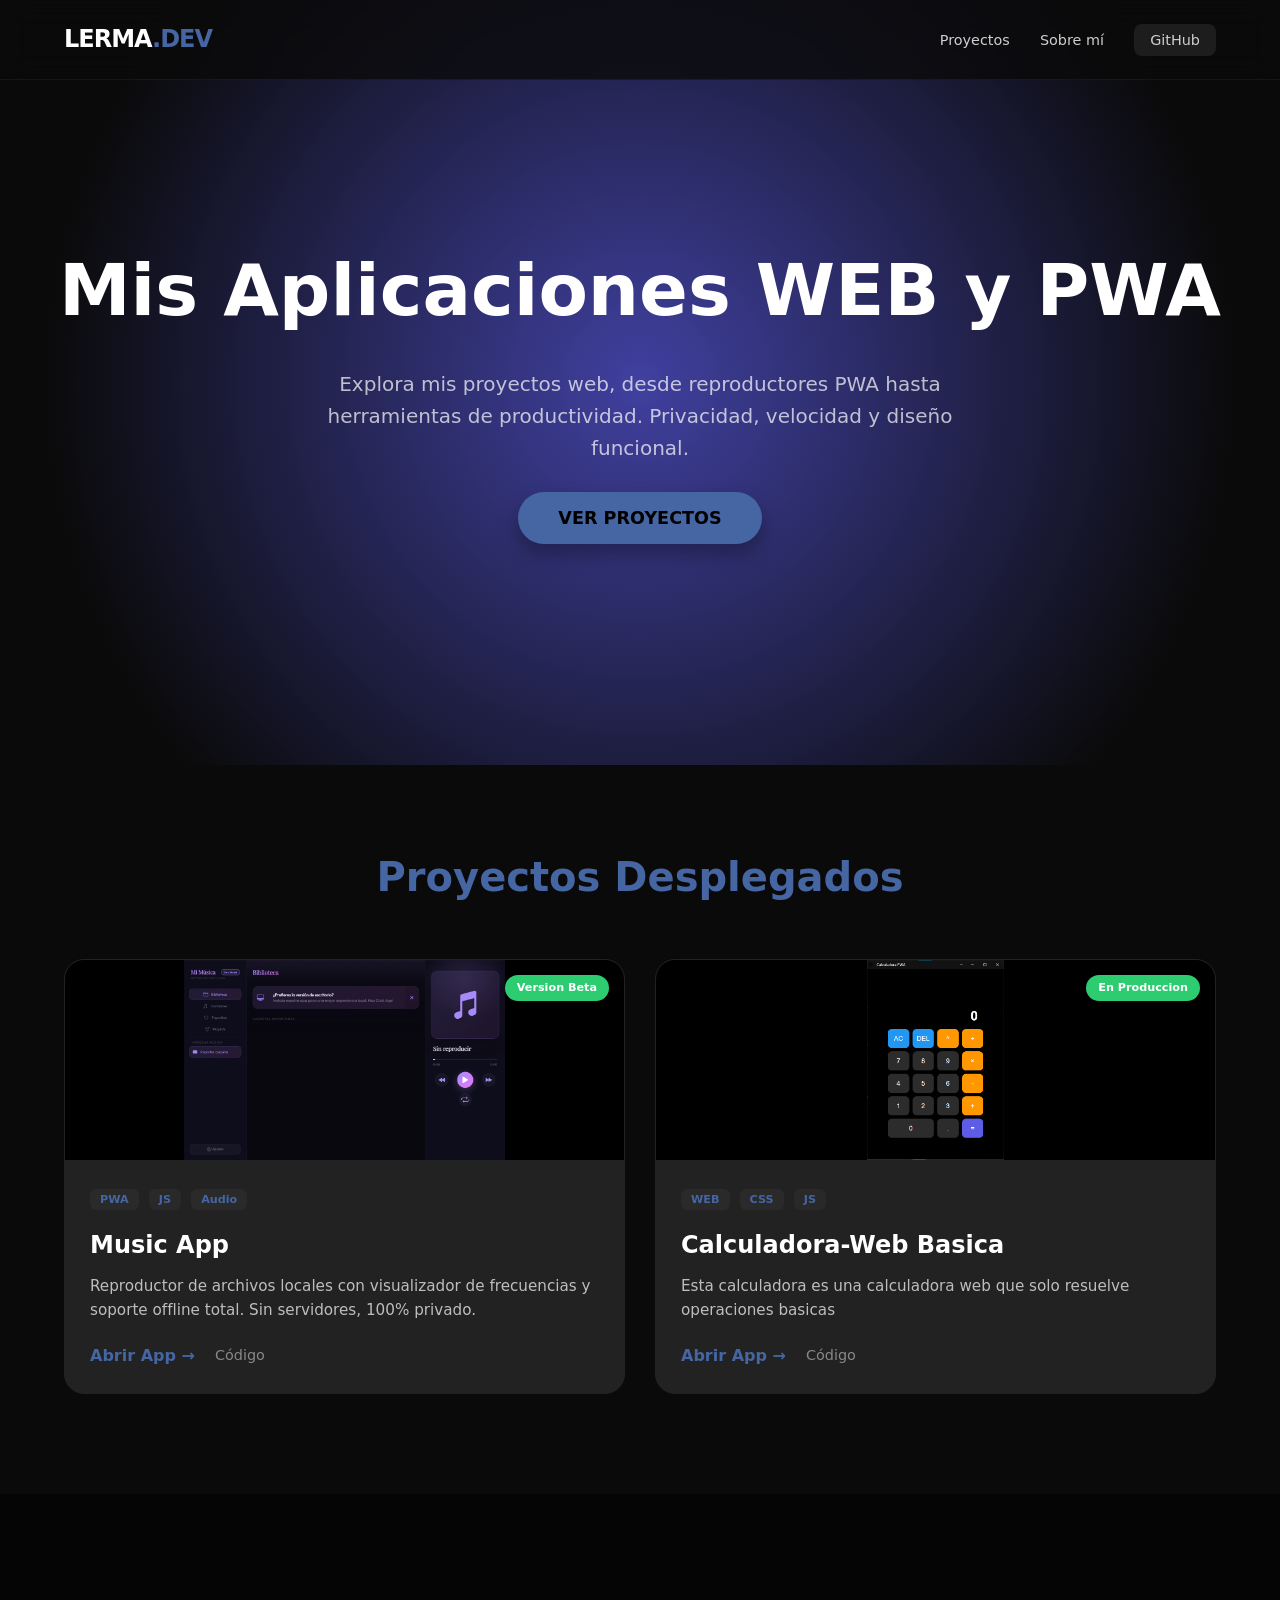
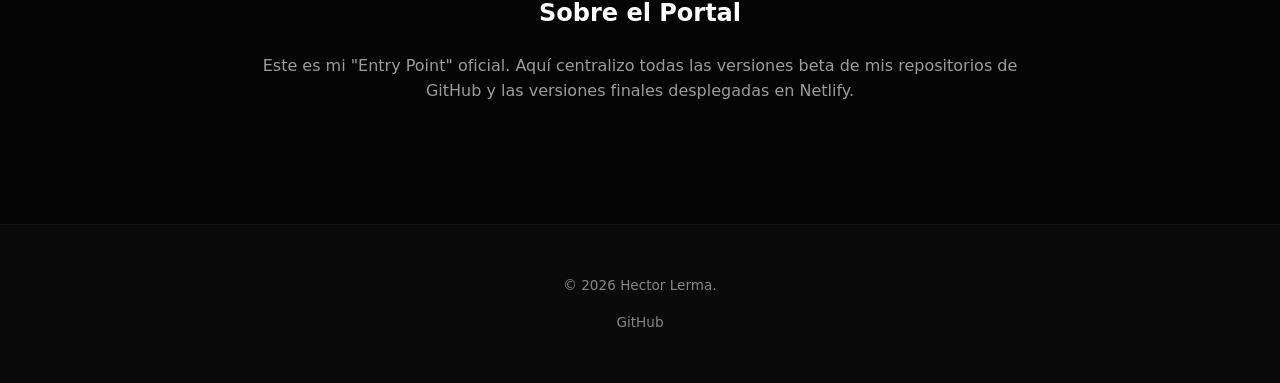
==== index.html @ ac642863 "Cambios en los screenshots y en las urls" ====
<!DOCTYPE html>
<html lang="es">
<head>
    <meta charset="UTF-8">
    <meta name="viewport" content="width=device-width, initial-scale=1.0">
    <title>Hector | Dev Portal & Proyectos</title>
    
    <meta name="description" content="Portal oficial de Hector Lerma. Hub de aplicaciones PWA, herramientas web y proyectos de software de alto rendimiento.">
    <meta name="google-site-verification" content="aiOjuCCGcztmX18SNGyRPQYU0e1gkf9K9t0FeQRs0OE" />
    <link rel="stylesheet" href="style.css">
    <link rel="icon" type="image/sgv+xml" href="lerma-tech.svg">
</head>
<body>

    <nav>
        <div class="logo">LERMA<span>.DEV</span></div>
        <div class="nav-links">
            <a href="#proyectos">Proyectos</a>
            <a href="#sobre-mi">Sobre mí</a>
            <a href="https://github.com/lerma-dev" class="btn-github" target="_blank" rel="noopener noreferrer">GitHub</a>
        </div>
    </nav>

    <header>
        <div class="hero-content">
            <h1>Mis Aplicaciones WEB y PWA</h1>
            <p>Explora mis proyectos web, desde reproductores PWA hasta herramientas de productividad. Privacidad, velocidad y diseño funcional.</p>
            <a href="#proyectos" class="cta-button">VER PROYECTOS</a>
        </div>
    </header>

    <main id="proyectos" class="container">
        <h2 class="section-title">Proyectos Desplegados</h2>
        
        <div class="project-grid">
            <article class="project-card">
                <div class="project-image">
                    <img src="./screenshots/music-pwa/desktop-view.webp" alt="Local Tunes">
                    <span class="badge badge-prod">Version Beta</span>
                </div>
                <div class="project-info">
                    <div class="tags">
                        <span>PWA</span> <span>JS</span> <span>Audio</span>
                    </div>
                    <h3>Music App</h3>
                    <p>Reproductor de archivos locales con visualizador de frecuencias y soporte offline total. Sin servidores, 100% privado.</p>
                    <div class="project-links">
                        <a href="https://lerma-dev.github.io/local-tunes" class="link-primary">Abrir App →</a>
                        <a href="https://github.com/lerma-dev/local-tunes" class="link-secondary">Código</a>
                    </div>
                </div>
            </article>

            <article class="project-card">
            <div class="project-image">
                <img src="./screenshots/calc-lerma/calculadora.png" alt="Mi Música PWA">
                <span class="badge badge-prod">En Produccion</span>
            </div>
            <div class="project-info">
                <div class="tags">
                    <span>WEB</span>  <span>CSS</span>  <span>JS</span>
                </div>
                <h3>Calculadora-Web Basica</h3>
                <p>Esta calculadora es una calculadora web que solo resuelve operaciones basicas </p>
                <div class="project-links">
                    <a href="https://calc-lerma.netlify.app/" class="link-primary">Abrir App →</a>
                    <a href="https://github.com/lerma-dev/Calculadora-Web" class="link-secondary">Código</a>
                </div>
            </div>

            </div>
    </main>

    <section id="sobre-mi" class="about-section">
        <div class="container">
            <h2>Sobre el Portal</h2>
            <p>Este es mi "Entry Point" oficial. Aquí centralizo todas las versiones beta de mis repositorios de GitHub y las versiones finales desplegadas en Netlify.</p>
        </div>
    </section>

    <footer>
        <p>&copy; 2026 Hector Lerma.</p>
        <div class="footer-links">
            <a href="https://github.com/lerma-dev" target="_blank" rel="noopener noreferrer">GitHub</a>
        </div>
    </footer>

</body>
</html>
---- style.css ----
:root {
    --bg-color: #0a0a0a;
    --card-bg: #222222;
    --text-color: #ffffff;
    --accent-color: #4040a0; /* Basado en tu tema café/naranja */
    --btn-color: #4566a3;
    --btn-hover: #2f317a;
    --transition: all 0.3s cubic-bezier(0.25, 0.8, 0.25, 1);
}

* {
    box-sizing: border-box;
    margin: 0;
    padding: 0;
}

html { scroll-behavior: smooth; }

body {
    font-family: 'Segoe UI', system-ui, -apple-system, sans-serif;
    background-color: var(--bg-color);
    color: var(--text-color);
    line-height: 1.6;
    overflow-x: hidden;
}

.container {
    width: 90%;
    max-width: 1200px;
    margin: 0 auto;
}

/* NAVBAR */
nav {
    display: flex;
    justify-content: space-between;
    align-items: center;
    padding: 0 5%;
    height: 80px;
    background: rgba(10, 10, 10, 0.8);
    backdrop-filter: blur(15px);
    position: fixed;
    width: 100%;
    top: 0;
    z-index: 1000;
    border-bottom: 1px solid rgba(255,255,255,0.05);
}

.logo { font-size: 1.5rem; font-weight: 800; letter-spacing: -1px; }
.logo span { color: var(--btn-color); }

.nav-links a {
    color: var(--text-color);
    text-decoration: none;
    margin-left: 25px;
    font-size: 0.9rem;
    opacity: 0.8;
    transition: var(--transition);
}

.nav-links a:hover { opacity: 1; color: var(--btn-color); }

.btn-github {
    background: rgba(255,255,255,0.1);
    padding: 8px 16px;
    border-radius: 8px;
}

/* HERO */
header {
    height: 85vh;
    display: flex;
    align-items: center;
    justify-content: center;
    text-align: center;
    background: radial-gradient(circle at center, var(--accent-color) 0%, var(--bg-color) 80%);
    padding: 0 20px;
}

header h1 {
    font-size: clamp(2.5rem, 8vw, 4.5rem);
    margin-bottom: 20px;
}

header p {
    font-size: clamp(1rem, 3vw, 1.25rem);
    max-width: 700px;
    margin: 0 auto 40px;
    opacity: 0.7;
}

.cta-button {
    background: var(--btn-color);
    color: #000;
    padding: 16px 40px;
    text-decoration: none;
    font-weight: bold;
    border-radius: 50px;
    font-size: 1.1rem;
    box-shadow: 0 10px 20px rgba(0,0,0,0.3);
    transition: var(--transition);
}

.cta-button:hover {
    transform: translateY(-5px);
    box-shadow: 0 15px 30px rgba(230, 177, 138, 0.2);
}

/* PROJECT GRID */
.section-title {
    text-align: center;
    margin: 80px 0 50px;
    font-size: 2.5rem;
    color: var(--btn-color);
}

.project-grid {
    display: grid;
    grid-template-columns: repeat(auto-fit, minmax(320px, 1fr));
    gap: 30px;
    margin-bottom: 100px;
}

.project-card {
    background: var(--card-bg);
    border-radius: 20px;
    overflow: hidden;
    border: 1px solid #222;
    transition: var(--transition);
    display: flex;
    flex-direction: column;
}

.project-card:hover {
    transform: translateY(-10px);
    border-color: var(--btn-color);
    box-shadow: 0 20px 40px rgba(0,0,0,0.4);
}

.project-image {
    position: relative;
    height: 200px;
    background: #000;
}

.project-image img {
    width: 100%;
    height: 100%;
    object-fit: contain;
    background-color: #000;
}

.badge {
    position: absolute;
    top: 15px;
    right: 15px;
    padding: 4px 12px;
    border-radius: 20px;
    font-size: 0.7rem;
    font-weight: bold;
}

.badge-prod { background: #2ecc71; color: #fff; }

.project-info {
    padding: 25px;
    flex-grow: 1;
    display: flex;
    flex-direction: column;
}

.tags span {
    font-size: 0.7rem;
    background: rgba(109, 109, 109, 0.1);
    color: var(--btn-color);
    font-weight: bold;
    padding: 4px 10px;
    border-radius: 6px;
    margin-right: 5px;
}

.project-info h3 {
    margin: 15px 0 10px;
    font-size: 1.5rem;
}

.project-info p {
    font-size: 0.95rem;
    opacity: 0.7;
    margin-bottom: 20px;
}

.project-links {
    margin-top: auto;
    display: flex;
    align-items: center;
    gap: 20px;
}

.link-primary {
    color: var(--btn-color);
    text-decoration: none;
    font-weight: bold;
}

.link-secondary {
    color: #888;
    text-decoration: none;
    font-size: 0.9rem;
}

/* PLACEHOLDER CARD */
.placeholder .empty-state {
    height: 100%;
    display: flex;
    align-items: center;
    justify-content: center;
    font-size: 4rem;
    background: #1a1a1a;
}

.status-text { color: #555; font-style: italic; }

/* ABOUT & FOOTER */
.about-section {
    padding: 100px 0;
    background: #050505;
    text-align: center;
}

.about-section p { max-width: 800px; margin: 20px auto; opacity: 0.6; }

footer {
    padding: 50px 0;
    text-align: center;
    border-top: 1px solid #1a1a1a;
    font-size: 0.85rem;
    opacity: 0.5;
}

.footer-links { margin-top: 15px; }
.footer-links a { color: #fff; text-decoration: none; margin: 0 10px; }

/* MOBILE RESPONSIVE */
@media (max-width: 768px) {
    header h1 { font-size: 2.8rem; }
    .nav-links a:not(.btn-github) { display: none; }
    .project-grid { grid-template-columns: 1fr; }
}
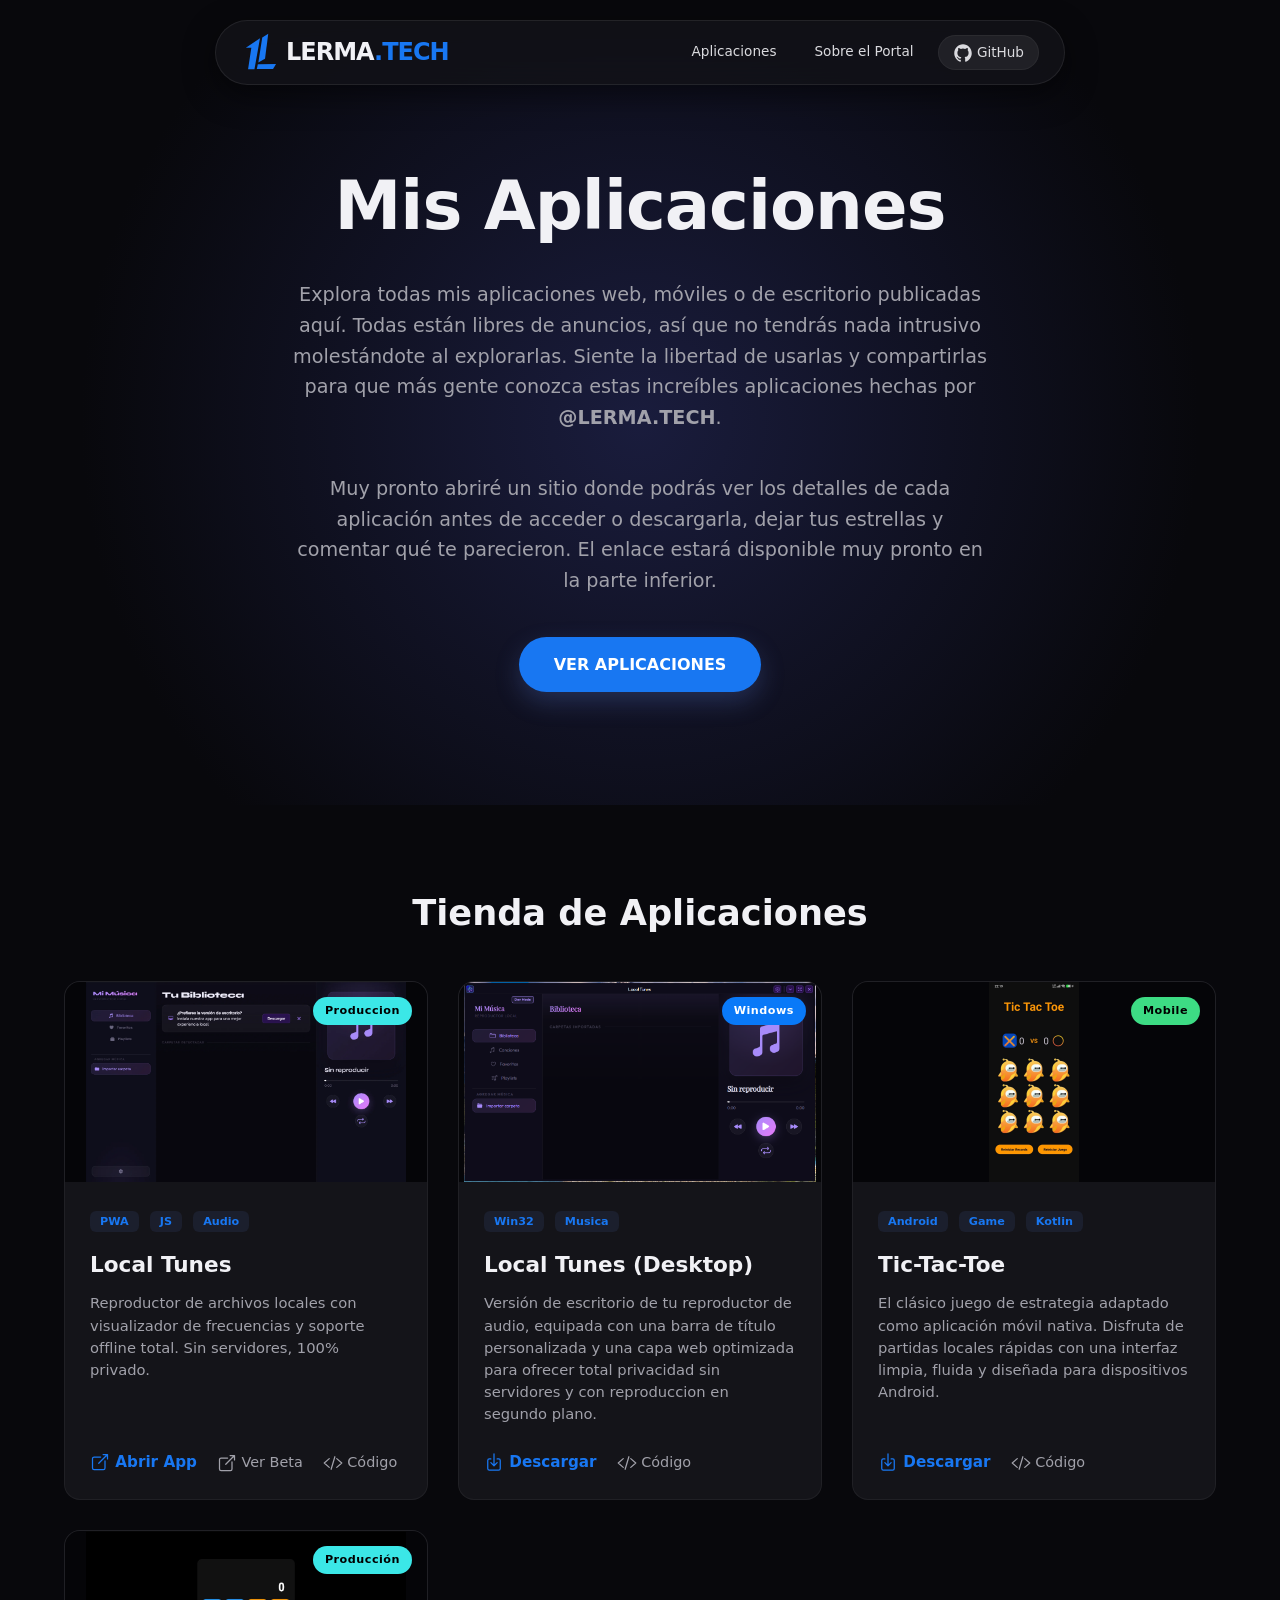
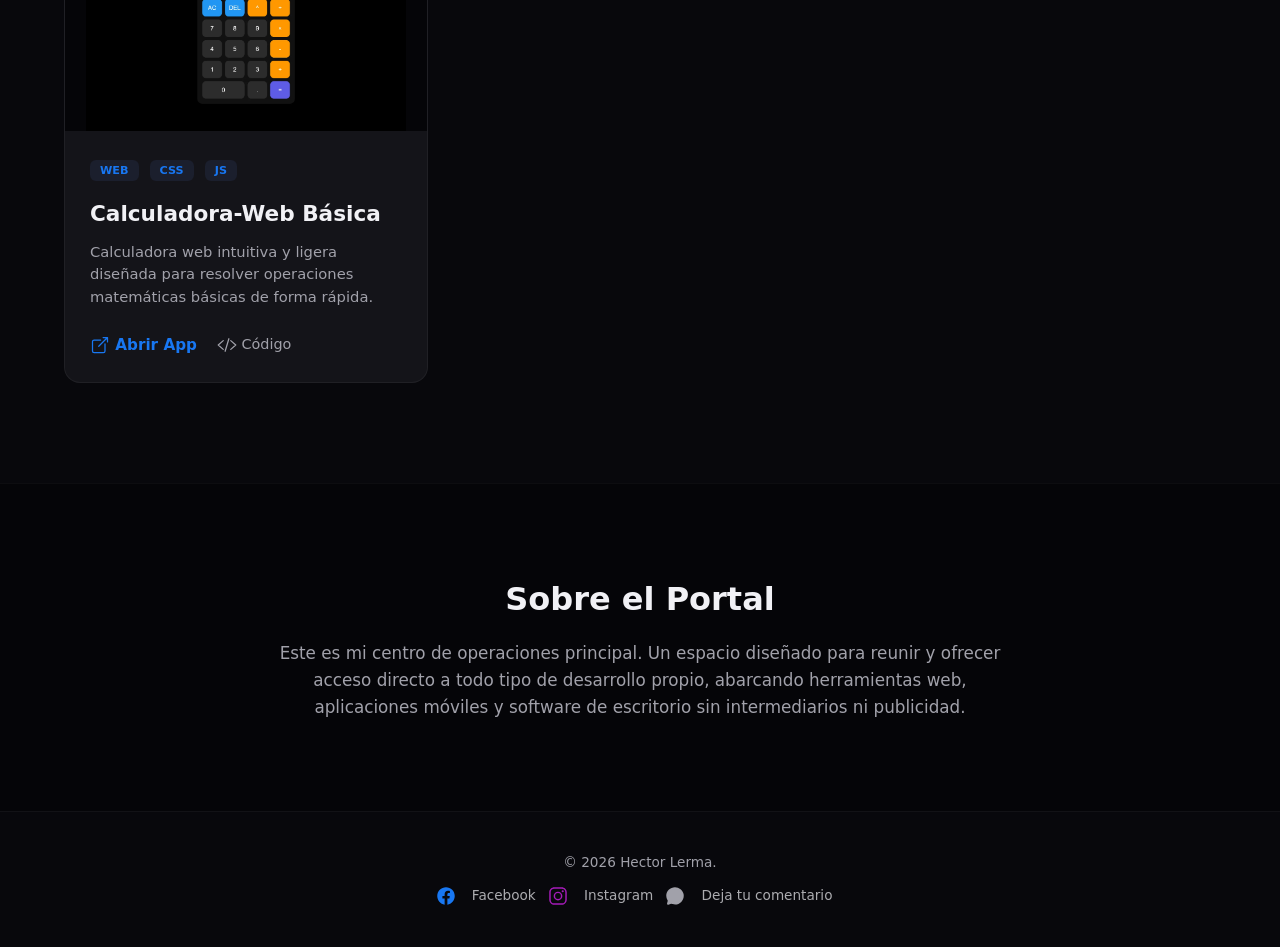
==== commit fc50aac4: "Se actulizaron capturas de pantalla se agregaron nuevos proyectos" ====
--- a/index.html
+++ b/index.html
@@ -1,89 +1,235 @@
 <!DOCTYPE html>
 <html lang="es">
 <head>
-    <meta charset="UTF-8">
-    <meta name="viewport" content="width=device-width, initial-scale=1.0">
-    <title>Hector | Dev Portal & Proyectos</title>
-    
-    <meta name="description" content="Portal oficial de Hector Lerma. Hub de aplicaciones PWA, herramientas web y proyectos de software de alto rendimiento.">
-    <meta name="google-site-verification" content="aiOjuCCGcztmX18SNGyRPQYU0e1gkf9K9t0FeQRs0OE" />
-    <link rel="stylesheet" href="style.css">
-    <link rel="icon" type="image/sgv+xml" href="lerma-tech.svg">
+  <meta charset="UTF-8">
+  <meta name="viewport" content="width=device-width, initial-scale=1.0">
+  <title>LERMA.TECH - Portal</title>
+  <meta
+    name="description"
+    content="Portal oficial de LERMA.TECH. Encuentra aplicaciones web, PWA, APKs y ejecutables creados por Héctor Lerma, libres de anuncios y de uso libre."
+  />
+  <!-- Open Graph para Redes Sociales (WhatsApp, Discord, etc.) -->
+  <meta property="og:title" content="LERMA.TECH - Portal de Aplicaciones" />
+  <meta property="og:description" content="Explora aplicaciones web, PWA y herramientas libres de anuncios creadas por @LERMA.TECH." />
+  <meta property="og:type" content="website" />
+  <meta property="og:url" content="https://lerma-dev.github.io/" />
+
+  <meta name="google-site-verification" content="aiOjuCCGcztmX18SNGyRPQYU0e1gkf9K9t0FeQRs0OE" />
+  <meta name="robots" content="index, follow" />
+  <!-- Estilos -->
+  <link rel="stylesheet" href="/assets/styles/style.css">
+  <link rel="icon" type="image/svg+xml" href="/assets/icons/lerma-tech.svg">
 </head>
 <body>
 
-    <nav>
-        <div class="logo">LERMA<span>.DEV</span></div>
-        <div class="nav-links">
-            <a href="#proyectos">Proyectos</a>
-            <a href="#sobre-mi">Sobre mí</a>
-            <a href="https://github.com/lerma-dev" class="btn-github" target="_blank" rel="noopener noreferrer">GitHub</a>
-        </div>
-    </nav>
-
-    <header>
-        <div class="hero-content">
-            <h1>Mis Aplicaciones WEB y PWA</h1>
-            <p>Explora mis proyectos web, desde reproductores PWA hasta herramientas de productividad. Privacidad, velocidad y diseño funcional.</p>
-            <a href="#proyectos" class="cta-button">VER PROYECTOS</a>
-        </div>
-    </header>
-
-    <main id="proyectos" class="container">
-        <h2 class="section-title">Proyectos Desplegados</h2>
-        
-        <div class="project-grid">
-            <article class="project-card">
-                <div class="project-image">
-                    <img src="./screenshots/music-pwa/desktop-view.webp" alt="Local Tunes">
-                    <span class="badge badge-prod">Version Beta</span>
-                </div>
-                <div class="project-info">
-                    <div class="tags">
-                        <span>PWA</span> <span>JS</span> <span>Audio</span>
-                    </div>
-                    <h3>Music App</h3>
-                    <p>Reproductor de archivos locales con visualizador de frecuencias y soporte offline total. Sin servidores, 100% privado.</p>
-                    <div class="project-links">
-                        <a href="https://lerma-dev.github.io/local-tunes" class="link-primary">Abrir App →</a>
-                        <a href="https://github.com/lerma-dev/local-tunes" class="link-secondary">Código</a>
-                    </div>
-                </div>
-            </article>
-
-            <article class="project-card">
-            <div class="project-image">
-                <img src="./screenshots/calc-lerma/calculadora.png" alt="Mi Música PWA">
-                <span class="badge badge-prod">En Produccion</span>
-            </div>
-            <div class="project-info">
-                <div class="tags">
-                    <span>WEB</span>  <span>CSS</span>  <span>JS</span>
-                </div>
-                <h3>Calculadora-Web Basica</h3>
-                <p>Esta calculadora es una calculadora web que solo resuelve operaciones basicas </p>
-                <div class="project-links">
-                    <a href="https://calc-lerma.netlify.app/" class="link-primary">Abrir App →</a>
-                    <a href="https://github.com/lerma-dev/Calculadora-Web" class="link-secondary">Código</a>
-                </div>
-            </div>
-
-            </div>
-    </main>
-
-    <section id="sobre-mi" class="about-section">
-        <div class="container">
-            <h2>Sobre el Portal</h2>
-            <p>Este es mi "Entry Point" oficial. Aquí centralizo todas las versiones beta de mis repositorios de GitHub y las versiones finales desplegadas en Netlify.</p>
-        </div>
-    </section>
-
-    <footer>
-        <p>&copy; 2026 Hector Lerma.</p>
-        <div class="footer-links">
-            <a href="https://github.com/lerma-dev" target="_blank" rel="noopener noreferrer">GitHub</a>
-        </div>
-    </footer>
-
+  <nav id="navbar">
+    <div id="logo-navbar" class="logo">
+      <img src="/assets/icons/lerma-tech.svg" alt="logo lerma.tech" class="logo-img">
+      <div class="logo-text">
+        LERMA<span>.TECH</span>
+      </div>
+    </div>
+    <div class="menu-toggle" id="menu-toggle">
+      <l-icon id="menu-icon" name="menu"></l-icon>
+    </div>
+    <div class="nav-links" id="nav-links">
+      <a href="#aplicaciones">Aplicaciones</a>
+      <a href="#sobre-mi">Sobre el Portal</a>
+      <a href="https://github.com/lerma-dev" class="btn-github" target="_blank" rel="noopener noreferrer">
+        <l-icon name="logo-github"></l-icon>
+        GitHub
+      </a>   
+    </div>
+  </nav>
+
+  <header>
+    <div class="hero-content">
+      <h1>Mis Aplicaciones</h1>
+      <p>
+        Explora todas mis aplicaciones web, móviles o de escritorio publicadas aquí. Todas están libres de anuncios, así que no tendrás nada intrusivo molestándote al explorarlas. Siente la libertad de usarlas y compartirlas para que más gente conozca estas increíbles aplicaciones hechas por <strong>@LERMA.TECH</strong>. 
+      </p>
+      <p>
+        Muy pronto abriré un sitio donde podrás ver los detalles de cada aplicación antes de acceder o descargarla, dejar tus estrellas y comentar qué te parecieron. El enlace estará disponible muy pronto en la parte inferior.
+      </p>
+      <a href="#aplicaciones" class="cta-button">VER APLICACIONES</a>
+    </div>
+  </header>
+
+  <main id="aplicaciones" class="container">
+    <h2 class="section-title">Tienda de Aplicaciones</h2>
+      
+    <div class="project-grid">
+      <article class="project-card">
+        <div class="project-image">
+          <img src="/screenshots/local-tunes/view-pwa.webp" alt="Vista previa de Local Tunes PWA" loading="lazy">
+          <span class="badge badge-prod">Produccion</span>
+        </div>
+        <div class="project-info">
+          <div class="tags">  
+            <span>PWA</span> 
+            <span>JS</span> 
+            <span>Audio</span>
+          </div>
+            <h3>Local Tunes</h3>
+            <p>Reproductor de archivos locales con visualizador de frecuencias y soporte offline total. Sin servidores, 100% privado.</p>
+            <div class="project-links">
+              <a 
+                href="https://local-tunes.netlify.app/" 
+                target="_blank"
+                rel="noopener noreferrer"
+                class="link-primary">
+                <l-icon name="open-outline"></l-icon>
+                Abrir App
+              </a>
+              <a 
+                href="https://lerma-dev.github.io/local-tunes" 
+                target="_blank"
+                rel="noopener noreferrer"
+                class="link-secondary">
+                <l-icon name="open-outline"></l-icon>
+                Ver Beta
+              </a>
+              <a  
+                href="https://github.com/lerma-dev/local-tunes" 
+                target="_blank" 
+                rel="noopener noreferrer"
+                class="link-secondary">
+                <l-icon name="code"></l-icon>
+                Código 
+              </a>
+            </div>
+        </div>
+      </article>
+
+      <article class="project-card">
+        <div class="project-image">
+          <img src="/screenshots/local-tunes/view-desktop.webp" alt="Vista previa de Escritorio de Local tunes" loading="lazy">
+          <span class="badge badge-desktop">Windows</span>
+        </div>
+        <div class="project-info">
+          <div class="tags">  
+            <span>Win32</span> 
+            <span>Musica</span>
+          </div>
+            <h3>Local Tunes (Desktop)</h3>
+            <p>Versión de escritorio de tu reproductor de audio, equipada con una barra de título personalizada y una capa web optimizada para ofrecer total privacidad sin servidores y con reproduccion en segundo plano.</p>
+            <div class="project-links">
+              <a 
+                href="/packages/local-tunes/local_tunes_v1.6.6.exe" 
+                target="_blank"
+                rel="noopener noreferrer"
+                class="link-primary open-app" download>
+                <l-icon name="download-outline"></l-icon>
+                Descargar
+              </a>
+              <a  
+                href="https://github.com/lerma-dev/local-tunes" 
+                target="_blank" 
+                rel="noopener noreferrer"
+                class="link-secondary">
+                <l-icon name="code"></l-icon>
+                Código 
+              </a>
+            </div>
+        </div>
+      </article>
+
+      <article class="project-card">
+        <div class="project-image">
+          <img src="/screenshots/tic-tac-toe/game_tictactoe.webp" alt="Vista previa de TicTacToe" loading="lazy">
+          <span class="badge badge-mobile">Mobile</span>
+        </div>
+        <div class="project-info">
+          <div class="tags">  
+            <span>Android</span> 
+            <span>Game</span>
+            <span>Kotlin</span>
+          </div>
+            <h3>Tic-Tac-Toe</h3>
+            <p>El clásico juego de estrategia adaptado como aplicación móvil nativa. Disfruta de partidas locales rápidas con una interfaz limpia, fluida y diseñada para dispositivos Android.</p>
+            <div class="project-links">
+              <a 
+                href="/packages/tic-tac-toe/tic_tac_toe_v1.0.apk" 
+                target="_blank"
+                rel="noopener noreferrer"
+                class="link-primary open-app" download>
+                <l-icon name="download-outline"></l-icon>
+                Descargar
+              </a>
+              <a  
+                href="https://github.com/lerma-dev/tictactoe-android.git" 
+                target="_blank" 
+                rel="noopener noreferrer"
+                class="link-secondary">
+                <l-icon name="code"></l-icon>
+                Código 
+              </a>
+            </div>
+        </div>
+      </article>
+
+      <article class="project-card">
+        <div class="project-image">
+          <img src="/screenshots/calc-lerma/calculadora.webp" alt="Vista previa de Calculadora Web Básica" loading="lazy">
+          <span class="badge badge-prod">Producción</span>
+        </div>
+        <div class="project-info">
+          <div class="tags">
+            <span>WEB</span>  
+            <span>CSS</span>  
+            <span>JS</span>
+          </div>
+            <h3>Calculadora-Web Básica</h3>
+            <p>Calculadora web intuitiva y ligera diseñada para resolver operaciones matemáticas básicas de forma rápida.</p>
+            <div class="project-links">
+              <a  
+                href="https://calc-lerma.netlify.app/" 
+                target="_blank" 
+                rel="noopener noreferrer" 
+                class="link-primary open-app">
+                <l-icon name="open-outline"></l-icon>
+                Abrir App 
+              </a>
+              <a 
+                href="https://github.com/lerma-dev/Calculadora-Web" 
+                target="_blank" 
+                rel="noopener noreferrer"
+                class="link-secondary">
+                <l-icon name="code"></l-icon>
+                Código
+              </a>
+            </div>
+        </div>
+      </article>
+    </div>
+  </main>
+
+  <section id="sobre-mi" class="about-section">
+    <div class="container">
+      <h2>Sobre el Portal</h2>
+      <p>Este es mi centro de operaciones principal. Un espacio diseñado para reunir y ofrecer acceso directo a todo tipo de desarrollo propio, abarcando herramientas web, aplicaciones móviles y software de escritorio sin intermediarios ni publicidad.</p>
+    </div>
+  </section>
+
+  <footer>
+    <p>&copy; 2026 Hector Lerma.</p>
+    <div class="footer-links" style="display: flex; align-items: center; justify-content: center;">
+      <div class="facebook">
+        <l-icon name="logo-facebook" style="color: var(--btn-color);"></l-icon>
+        <a href="https://www.facebook.com/profile.php?id=61582995253561" target="_blank" rel="noopener noreferrer">Facebook</a>
+      </div>
+      <div class="Instagram">
+        <l-icon name="logo-instagram" style="color: #a51bb8;"></l-icon>
+        <a href="https://www.instagram.com/lerma.tech?igsh=MTdlaGdmdnUwMXVyYQ==" target="_blank" rel="noopener noreferrer">Instagram</a>   
+      </div>
+      <div class="sitio-web">
+        <l-icon name="chatbubble"></l-icon>
+        <a href="https://lermatech.onrender.com" target="_blank" rel="noopener noreferrer">Deja tu comentario</a>
+      </div>
+    </div>
+  </footer>
+
+  <script src="/assets/scripts/icons.js"></script>
+  <script src="/assets/scripts/scripts.js"></script>
 </body>
 </html>
--- a/assets/styles/style.css
+++ b/assets/styles/style.css
@@ -0,0 +1,467 @@
+:root {
+  --bg-color: #08080c;
+  --card-bg: #141419;
+  --text-color: #f1f1f5;
+  --text-muted: #a1a1aa;
+  --accent-color: #3b4298;
+  --btn-color: #1877f2;
+  --btn-hover: #3558b9;
+  --transition: all 0.3s cubic-bezier(0.25, 0.8, 0.25, 1);
+}
+
+* {
+  box-sizing: border-box;
+  margin: 0;
+  padding: 0;
+}
+
+html {
+  scroll-behavior: smooth;
+}
+
+body {
+  font-family:
+    "Segoe UI",
+    system-ui,
+    -apple-system,
+    sans-serif;
+  background-color: var(--bg-color);
+  color: var(--text-color);
+  line-height: 1.6;
+  overflow-x: hidden;
+}
+
+l-icon {
+  width: 20px;
+  height: 20px;
+}
+
+.container {
+  width: 90%;
+  max-width: 1200px;
+  margin: 0 auto;
+}
+
+/* NAVBAR - ESTILO DOCK FLOTANTE */
+nav {
+  position: fixed;
+  top: 20px;
+  left: 50%;
+  transform: translateX(-50%);
+  width: min(92%, 850px);
+  height: 65px;
+  background: rgba(18, 18, 24, 0.85);
+  backdrop-filter: blur(16px);
+  -webkit-backdrop-filter: blur(16px);
+  border: 1px solid rgba(255, 255, 255, 0.08);
+  border-radius: 50px;
+  display: flex;
+  justify-content: space-between;
+  align-items: center;
+  padding: 0 25px;
+  z-index: 1000;
+  box-shadow: 0 10px 30px rgba(0, 0, 0, 0.5);
+}
+
+/* --- LOGO --- */
+.logo {
+  display: flex;
+  gap: 5px;
+  cursor: pointer;
+  text-decoration: none;
+  color: var(--text-color);
+  user-select: none;
+}
+
+.logo-img {
+  width: 40px;
+  height: 40px;
+  user-select: none;
+}
+
+.logo-text {
+  font-size: 1.5rem;
+  font-weight: 800;
+  text-align: center;
+  cursor: pointer;
+  letter-spacing: -1px;
+  user-select: none;
+}
+
+.logo-text span {
+  color: var(--btn-color);
+  user-select: none;
+}
+
+.nav-center {
+  font-size: 0.85rem;
+  color: var(--text-muted);
+  background: rgba(255, 255, 255, 0.04);
+  padding: 6px 14px;
+  border-radius: 20px;
+  border: 1px solid rgba(255, 255, 255, 0.04);
+}
+
+.nav-links {
+  display: flex;
+  gap: 10px;
+}
+
+.nav-links a {
+  color: var(--text-color);
+  text-decoration: none;
+  font-size: 0.85rem;
+  font-weight: 500;
+  padding: 6px 14px;
+  border-radius: 20px;
+  transition: var(--transition);
+  opacity: 0.9;
+}
+
+.nav-links a:hover {
+  background: rgba(255, 255, 255, 0.08);
+  opacity: 1;
+  color: #fff;
+}
+
+.btn-github {
+  background: rgba(255, 255, 255, 0.08);
+  border: 1px solid rgba(255, 255, 255, 0.05);
+}
+
+/* HERO */
+header {
+  height: 85vh;
+  display: flex;
+  align-items: center;
+  justify-content: center;
+  text-align: center;
+  background: radial-gradient(
+    circle at center,
+    rgba(59, 66, 152, 0.35) 0%,
+    var(--bg-color) 75%
+  );
+  padding: 0 20px;
+  margin-top: 40px;
+}
+
+header h1 {
+  font-size: clamp(2.5rem, 7vw, 4.2rem);
+  margin-bottom: 20px;
+  font-weight: 800;
+  letter-spacing: -1px;
+}
+
+header p {
+  font-size: clamp(1rem, 2.5vw, 1.2rem);
+  max-width: 700px;
+  margin: 0 auto 40px;
+  color: var(--text-muted);
+}
+
+.cta-button {
+  background: var(--btn-color);
+  color: #fff;
+  padding: 15px 35px;
+  text-decoration: none;
+  font-weight: 600;
+  border-radius: 50px;
+  font-size: 1rem;
+  box-shadow: 0 10px 25px rgba(79, 110, 189, 0.3);
+  transition: var(--transition);
+  display: inline-block;
+}
+
+.cta-button:hover {
+  transform: translateY(-3px);
+  background: var(--btn-hover);
+  box-shadow: 0 15px 30px rgba(79, 110, 189, 0.4);
+}
+
+/* PROJECT GRID */
+.section-title {
+  text-align: center;
+  margin: 80px 0 40px;
+  font-size: 2.2rem;
+  color: var(--text-color);
+  font-weight: 700;
+}
+
+.project-grid {
+  display: grid;
+  grid-template-columns: repeat(auto-fit, minmax(320px, 1fr));
+  gap: 30px;
+  margin-bottom: 100px;
+}
+
+.project-card {
+  background: var(--card-bg);
+  border-radius: 16px;
+  overflow: hidden;
+  border: 1px solid rgba(255, 255, 255, 0.05);
+  transition: var(--transition);
+  display: flex;
+  flex-direction: column;
+}
+
+.project-card:hover {
+  transform: translateY(-8px);
+  border-color: rgba(79, 110, 189, 0.4);
+  box-shadow: 0 20px 40px rgba(0, 0, 0, 0.6);
+}
+
+.project-image {
+  position: relative;
+  height: 200px;
+  background: #000;
+}
+
+.project-image img {
+  width: 100%;
+  height: 100%;
+  object-fit: contain;
+  background-color: #050508;
+}
+
+.badge {
+  position: absolute;
+  top: 15px;
+  right: 15px;
+  padding: 5px 12px;
+  border-radius: 20px;
+  font-size: 0.7rem;
+  font-weight: bold;
+  letter-spacing: 0.5px;
+}
+
+.badge-prod {
+  background: #3be7e7; 
+  color: #000;
+}
+
+.badge-beta {
+  background: #ee7707;
+  color: #000;
+}
+
+.badge-mobile {
+  background: #3DDC84; 
+  color: #000;
+}
+
+.badge-desktop {
+  background: #0979f8;
+  color: #fff;
+}
+
+
+.project-info {
+  padding: 25px;
+  flex-grow: 1;
+  display: flex;
+  flex-direction: column;
+}
+
+.tags span {
+  font-size: 0.7rem;
+  background: rgba(79, 110, 189, 0.12);
+  color: var(--btn-color);
+  font-weight: 600;
+  padding: 4px 10px;
+  border-radius: 6px;
+  margin-right: 6px;
+}
+
+.project-info h3 {
+  margin: 15px 0 10px;
+  font-size: 1.35rem;
+  font-weight: 700;
+}
+
+.project-info p {
+  font-size: 0.92rem;
+  color: var(--text-muted);
+  margin-bottom: 25px;
+  line-height: 1.5;
+}
+
+.project-links {
+  margin-top: auto;
+  display: flex;
+  align-items: center;
+  gap: 20px;
+}
+
+.link-primary {
+  color: var(--btn-color);
+  text-decoration: none;
+  font-weight: 600;
+  font-size: 0.95rem;
+  transition: var(--transition);
+}
+
+.link-primary:hover {
+  color: #fff;
+}
+
+.link-secondary {
+  color: var(--text-muted);
+  text-decoration: none;
+  font-size: 0.9rem;
+  transition: var(--transition);
+}
+
+.link-secondary:hover {
+  color: #fff;
+}
+
+/* ABOUT & FOOTER */
+.about-section {
+  padding: 90px 0;
+  background: #050508;
+  text-align: center;
+  border-top: 1px solid rgba(255, 255, 255, 0.03);
+}
+
+.about-section h2 {
+  font-size: 2rem;
+  margin-bottom: 15px;
+}
+
+.about-section p {
+  max-width: 750px;
+  margin: 0 auto;
+  color: var(--text-muted);
+  font-size: 1.05rem;
+}
+
+footer {
+  padding: 40px 0;
+  text-align: center;
+  border-top: 1px solid rgba(255, 255, 255, 0.04);
+  font-size: 0.85rem;
+  color: var(--text-muted);
+}
+
+.footer-links {
+  margin-top: 12px;
+}
+.footer-links a {
+  color: var(--text-color);
+  text-decoration: none;
+  margin: 0 12px;
+  opacity: 0.7;
+  transition: var(--transition);
+}
+.footer-links a:hover {
+  opacity: 1;
+  color: var(--btn-color);
+}
+
+/* Clases de utilidad para ocultar el dock al hacer scroll hacia abajo */
+#navbar.navbar-hidden {
+  transform: translateX(-50%) translateY(-120%);
+  opacity: 0;
+  pointer-events: none;
+  transition: transform 0.4s ease, opacity 0.4s ease;
+}
+
+#navbar {
+  transition: transform 0.4s ease, opacity 0.4s ease;
+}
+
+/* Asegurar que el botón toggle sea visible solo en móviles */
+.menu-toggle {
+  display: none;
+  cursor: pointer;
+}
+
+/* MOBILE RESPONSIVE */
+@media (max-width: 768px) {
+  nav {
+    width: 95%;
+    padding: 0 15px;
+    top: 10px;
+  }
+
+  header h1 {
+    font-size: 2.4rem;
+  }
+
+  header {
+    width: 95%;
+    min-width: 0;
+    padding: 0 15px;
+  }
+
+  .menu-toggle {
+    display: flex;
+    align-items: center;
+    justify-content: center;
+  }
+  .nav-center {
+    display: none;
+  }
+
+  .project-grid {
+    grid-template-columns: 1fr;
+  }
+
+  .logo-text {
+    display: flex;
+    justify-content: center;
+    align-items: center;
+    font-size: 1rem;
+  }
+
+  .logo-img {
+    width: 30px;
+    height: 30px;
+    border-radius: 50%;
+  }
+
+  /* Menú oculto desplegable corregido */
+  .nav-links {
+    position: absolute;
+    top: 75px; /* Justo debajo de los 65px de alto del dock + un pequeño margen */
+    left: 50%;
+    transform: translateX(-50%);
+    width: 90%;
+    max-width: 300px;
+    background: rgba(18, 18, 24, 0.95);
+    backdrop-filter: blur(20px);
+    -webkit-backdrop-filter: blur(16px);
+    border: 1px solid rgba(255, 255, 255, 0.08);
+    box-shadow: 0 15px 35px rgba(0, 0, 0, 0.6);
+    border-radius: 16px;
+    padding: 15px;
+    display: none;
+    flex-direction: column;
+    gap: 10px;
+    z-index: 1001;
+  }
+
+  .nav-links.nav-hidden {
+    top: -80px;
+  }
+
+  .nav-links.active {
+    display: flex;
+  }
+
+  .nav-links a {
+    width: 100%;
+    text-align: center;
+    margin: 0;
+    font-size: 1rem;
+    padding: 12px;
+    border-radius: 10px;
+    background: rgba(255, 255, 255, 0.03);
+  }
+
+  /* Ocultar el menú al hacer clic en un enlace */
+  .nav-links a {
+    width: 100%;
+    text-align: center;
+  }
+}
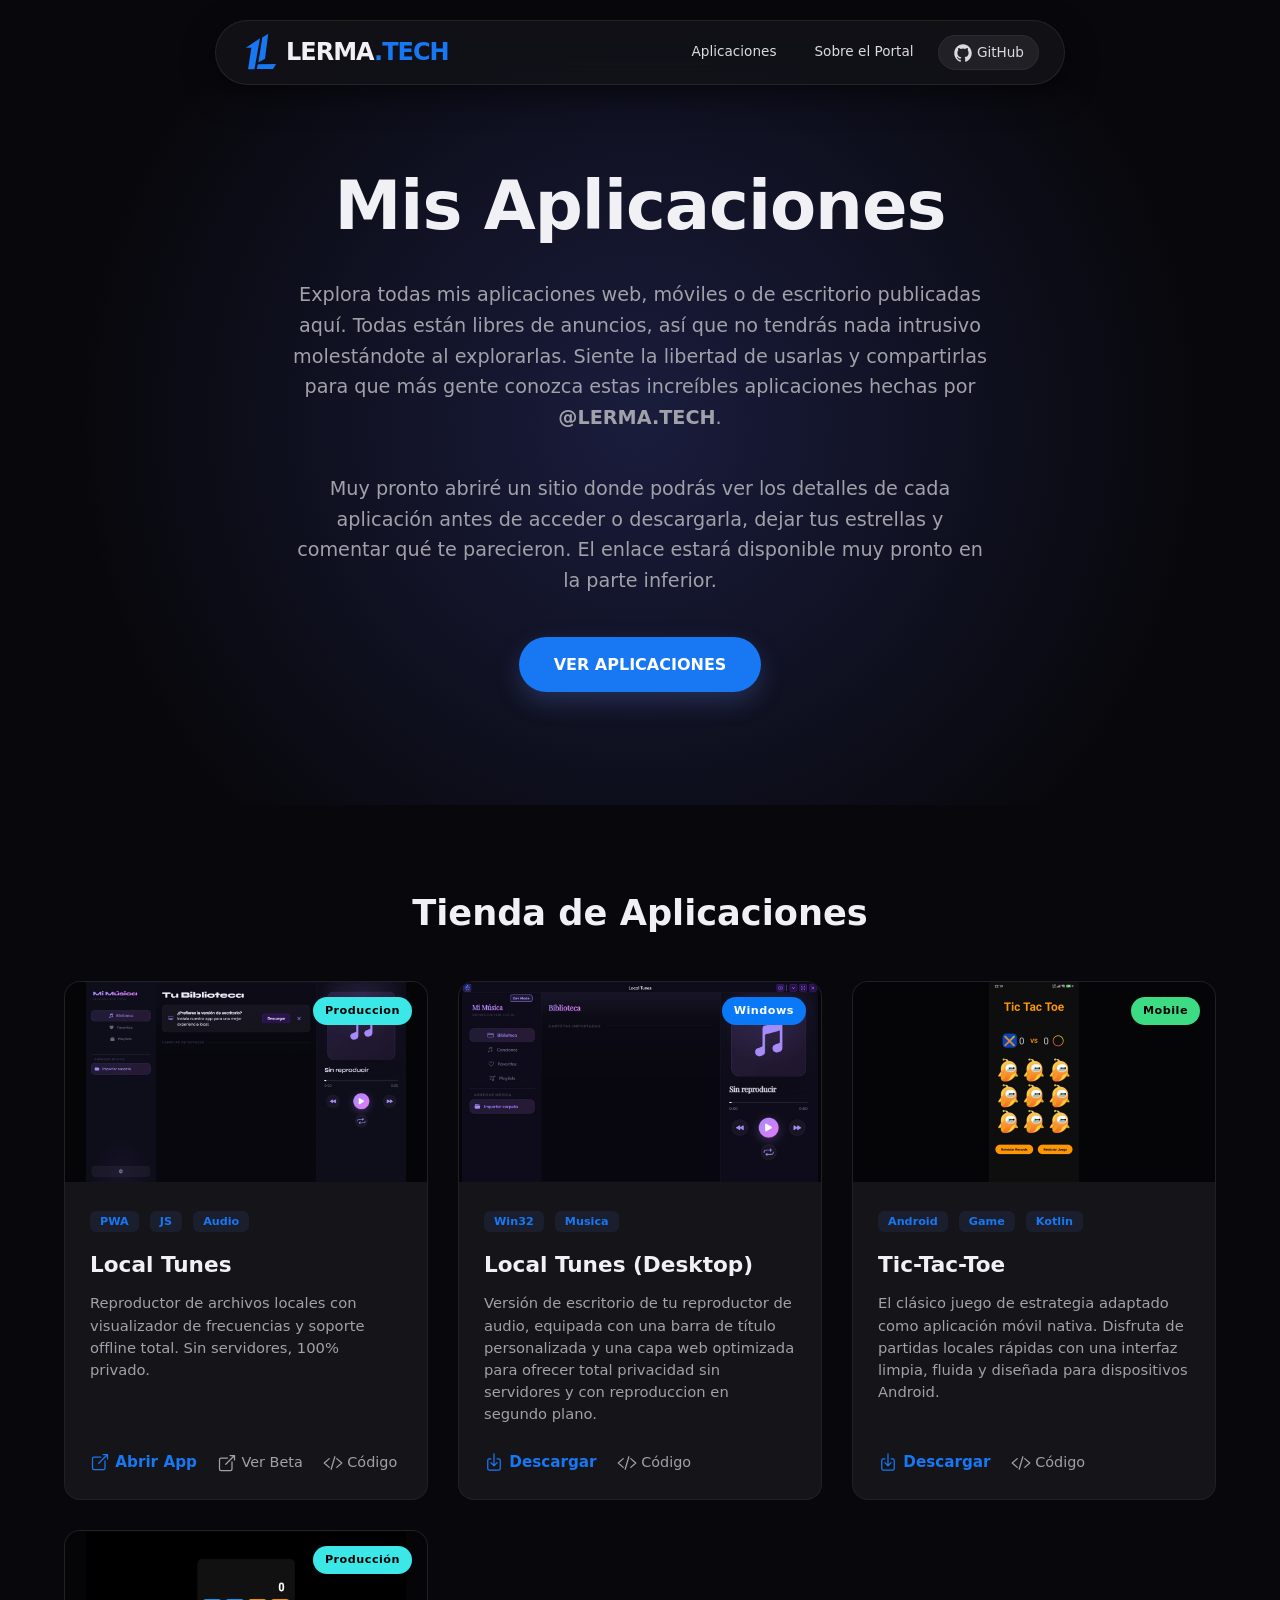
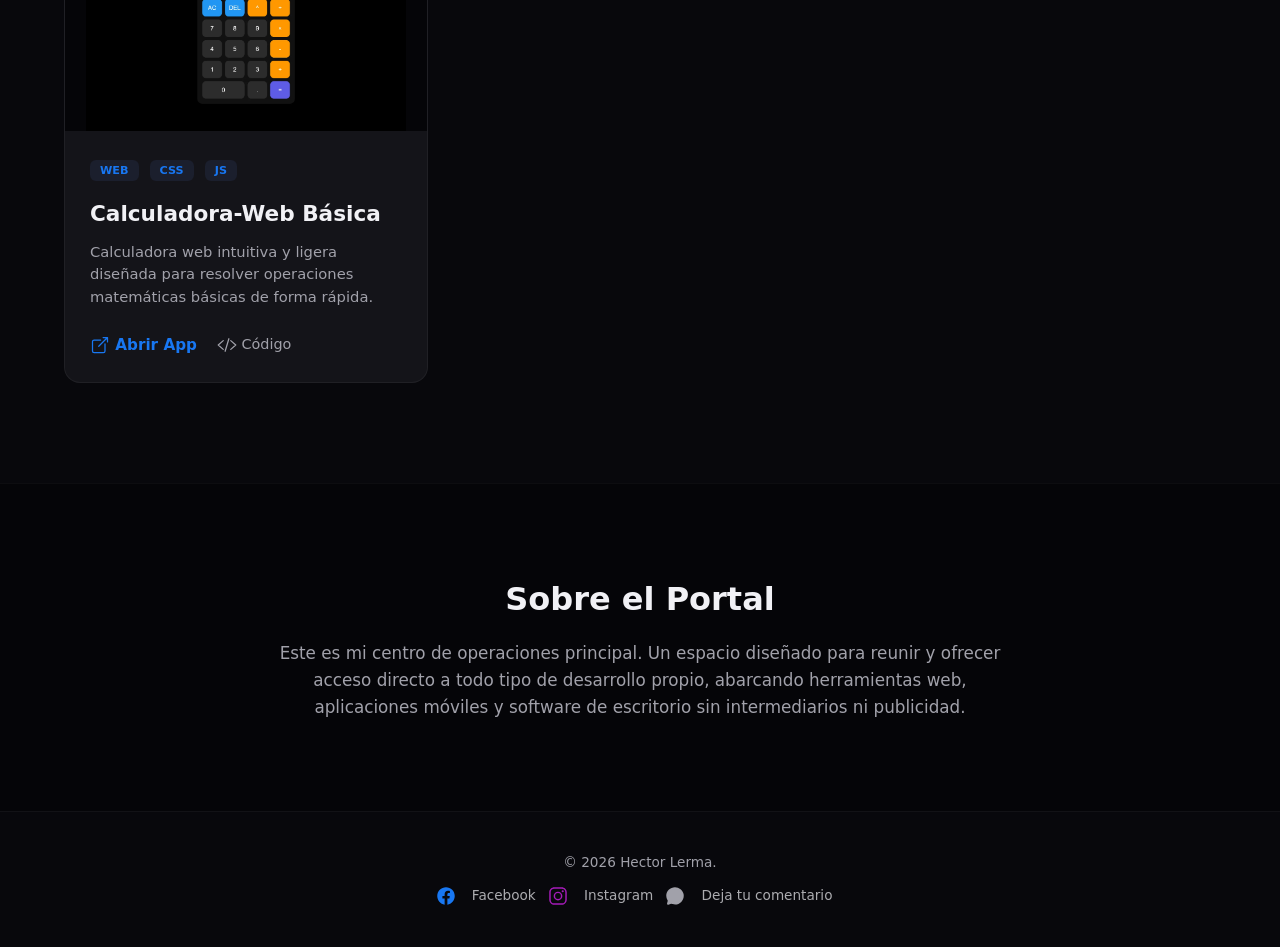
==== commit e108d050: "se agregaron id a los articulos de las aplicaciones" ====
--- a/index.html
+++ b/index.html
@@ -10,6 +10,7 @@
   />
   <!-- Open Graph para Redes Sociales (WhatsApp, Discord, etc.) -->
   <meta property="og:title" content="LERMA.TECH - Portal de Aplicaciones" />
+  <meta property="og:image" content="https://lerma-dev.github.io/assets/icons/lerma-tech.svg" />
   <meta property="og:description" content="Explora aplicaciones web, PWA y herramientas libres de anuncios creadas por @LERMA.TECH." />
   <meta property="og:type" content="website" />
   <meta property="og:url" content="https://lerma-dev.github.io/" />
@@ -59,9 +60,9 @@
     <h2 class="section-title">Tienda de Aplicaciones</h2>
       
     <div class="project-grid">
-      <article class="project-card">
-        <div class="project-image">
-          <img src="/screenshots/local-tunes/view-pwa.webp" alt="Vista previa de Local Tunes PWA" loading="lazy">
+      <article class="project-card" id="local-tunes-pwa">
+        <div class="project-image">
+          <img src="/screenshots/local-tunes/pwa.webp" alt="Vista previa de Local Tunes PWA" loading="lazy">
           <span class="badge badge-prod">Produccion</span>
         </div>
         <div class="project-info">
@@ -101,9 +102,9 @@
         </div>
       </article>
 
-      <article class="project-card">
-        <div class="project-image">
-          <img src="/screenshots/local-tunes/view-desktop.webp" alt="Vista previa de Escritorio de Local tunes" loading="lazy">
+      <article class="project-card"  id="local-tunes-desktop">
+        <div class="project-image">
+          <img src="/screenshots/local-tunes/desktop.webp" alt="Vista previa de Escritorio de Local tunes" loading="lazy">
           <span class="badge badge-desktop">Windows</span>
         </div>
         <div class="project-info">
@@ -134,7 +135,7 @@
         </div>
       </article>
 
-      <article class="project-card">
+      <article class="project-card"  id="tictactoe-android">
         <div class="project-image">
           <img src="/screenshots/tic-tac-toe/game_tictactoe.webp" alt="Vista previa de TicTacToe" loading="lazy">
           <span class="badge badge-mobile">Mobile</span>
@@ -168,7 +169,7 @@
         </div>
       </article>
 
-      <article class="project-card">
+      <article class="project-card"  id="calculadora-web">
         <div class="project-image">
           <img src="/screenshots/calc-lerma/calculadora.webp" alt="Vista previa de Calculadora Web Básica" loading="lazy">
           <span class="badge badge-prod">Producción</span>
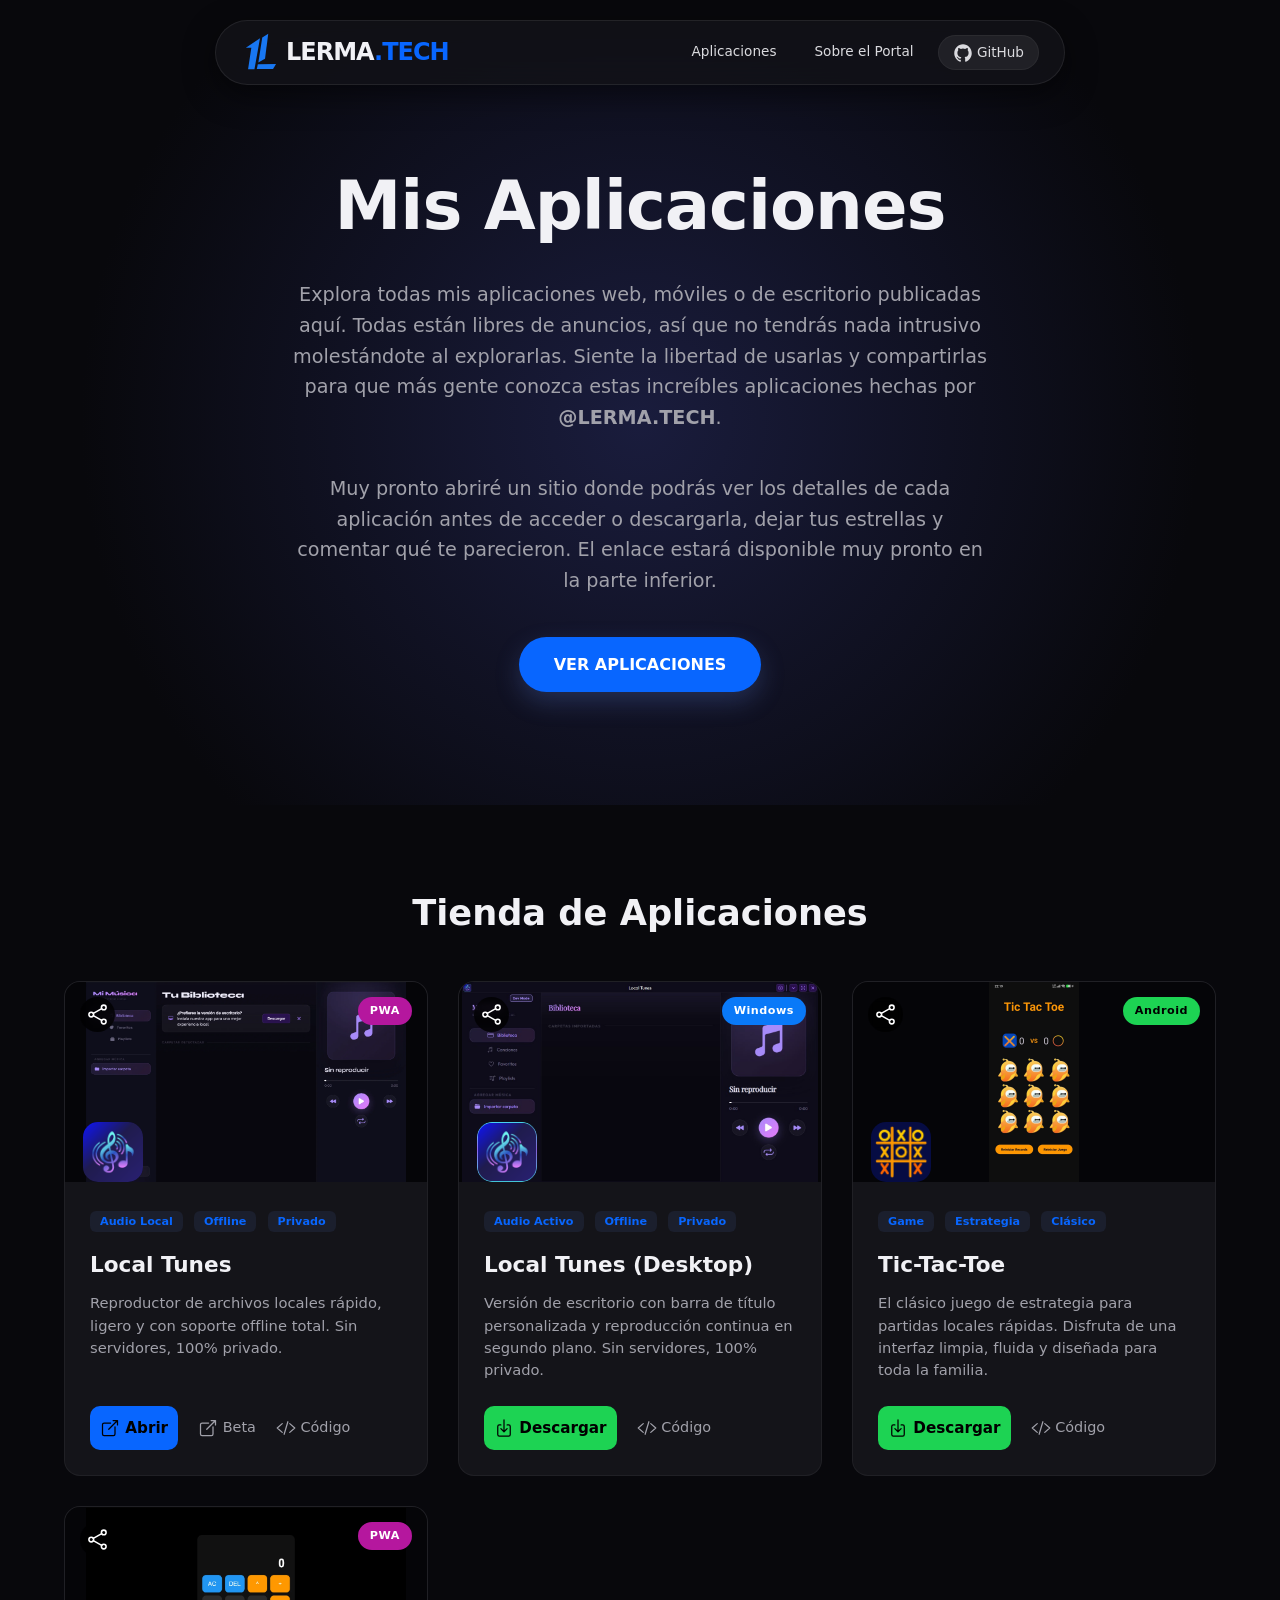
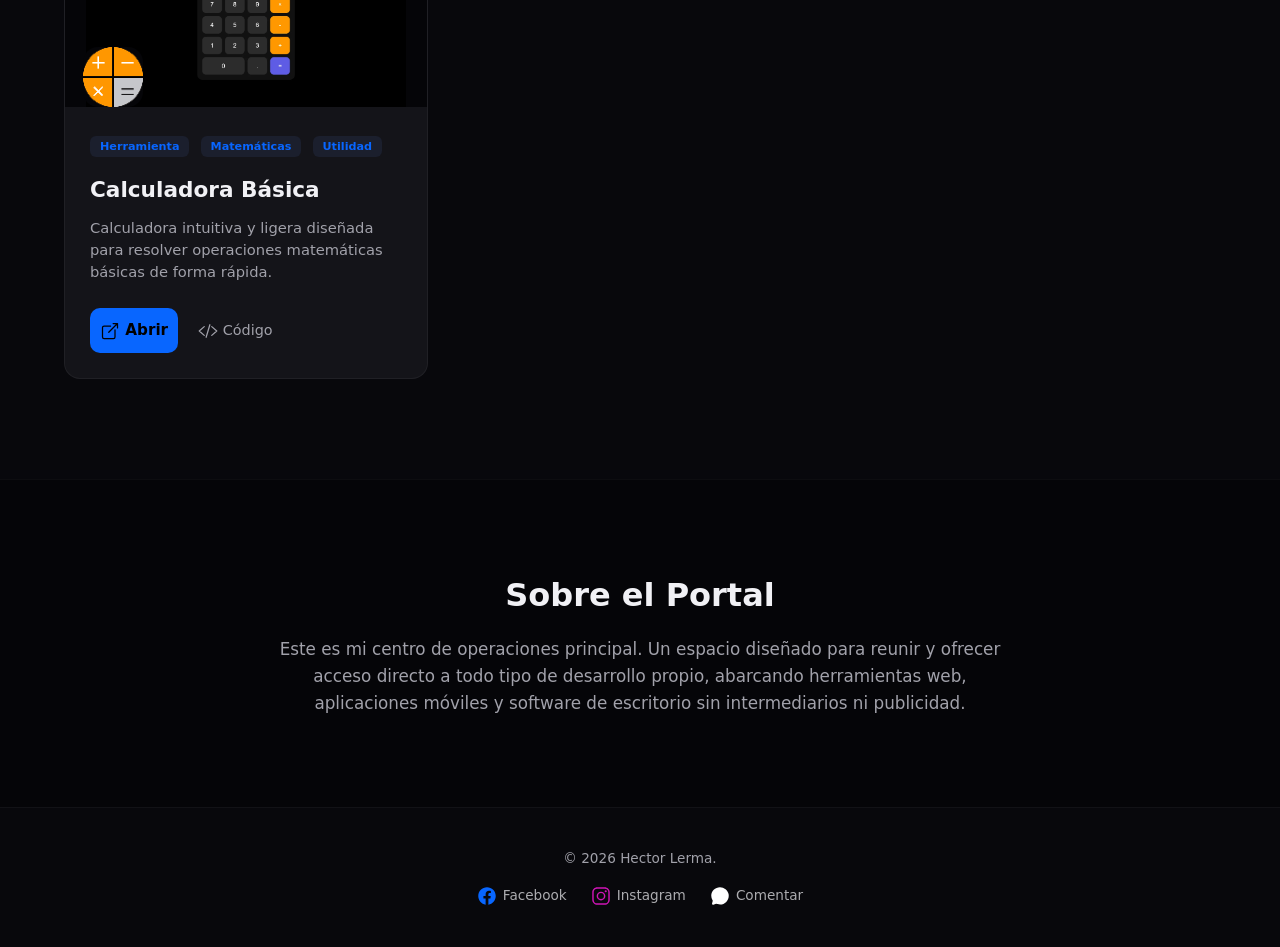
==== commit a0a48994: "Se agrego boton para compartir y icono de la aplicacion" ====
--- a/index.html
+++ b/index.html
@@ -63,42 +63,50 @@
       <article class="project-card" id="local-tunes-pwa">
         <div class="project-image">
           <img src="/screenshots/local-tunes/pwa.webp" alt="Vista previa de Local Tunes PWA" loading="lazy">
-          <span class="badge badge-prod">Produccion</span>
-        </div>
-        <div class="project-info">
-          <div class="tags">  
-            <span>PWA</span> 
-            <span>JS</span> 
-            <span>Audio</span>
-          </div>
-            <h3>Local Tunes</h3>
-            <p>Reproductor de archivos locales con visualizador de frecuencias y soporte offline total. Sin servidores, 100% privado.</p>
-            <div class="project-links">
-              <a 
-                href="https://local-tunes.netlify.app/" 
-                target="_blank"
-                rel="noopener noreferrer"
-                class="link-primary">
-                <l-icon name="open-outline"></l-icon>
-                Abrir App
-              </a>
-              <a 
-                href="https://lerma-dev.github.io/local-tunes" 
-                target="_blank"
-                rel="noopener noreferrer"
-                class="link-secondary">
-                <l-icon name="open-outline"></l-icon>
-                Ver Beta
-              </a>
-              <a  
-                href="https://github.com/lerma-dev/local-tunes" 
-                target="_blank" 
-                rel="noopener noreferrer"
-                class="link-secondary">
-                <l-icon name="code"></l-icon>
-                Código 
-              </a>
-            </div>
+          <span class="badge badge-pwa">PWA</span>
+          <button 
+            class="share btn-compartir-card" 
+            data-url="https://lerma-dev.github.io/#local-tunes-pwa">
+            <l-icon name="share"></l-icon>
+          </button>
+          <div class="icono-app">
+            <img src="/screenshots/local-tunes/icon-pwa.webp" alt="Icono de local tunes pwa">
+          </div>
+        </div>
+        <div class="project-info">
+          <div class="tags">  
+            <span>Audio Local</span>
+            <span>Offline</span>  
+            <span>Privado</span>
+          </div>
+          <h3 class="name-app">Local Tunes</h3>
+          <p>Reproductor de archivos locales rápido, ligero y con soporte offline total. Sin servidores, 100% privado.</p>
+          <div class="project-links">
+            <a 
+              href="https://local-tunes.netlify.app/" 
+              target="_blank"
+              rel="noopener noreferrer"
+              class="link-primary">
+              <l-icon name="open-outline"></l-icon>
+              Abrir
+            </a>
+            <a 
+              href="https://lerma-dev.github.io/local-tunes" 
+              target="_blank"
+              rel="noopener noreferrer"
+              class="link-secondary">
+              <l-icon name="open-outline"></l-icon>
+              Beta
+            </a>
+            <a  
+              href="https://github.com/lerma-dev/local-tunes" 
+              target="_blank" 
+              rel="noopener noreferrer"
+              class="link-secondary">
+              <l-icon name="code"></l-icon>
+              Código 
+            </a>
+          </div>
         </div>
       </article>
 
@@ -106,100 +114,127 @@
         <div class="project-image">
           <img src="/screenshots/local-tunes/desktop.webp" alt="Vista previa de Escritorio de Local tunes" loading="lazy">
           <span class="badge badge-desktop">Windows</span>
-        </div>
-        <div class="project-info">
-          <div class="tags">  
-            <span>Win32</span> 
-            <span>Musica</span>
-          </div>
-            <h3>Local Tunes (Desktop)</h3>
-            <p>Versión de escritorio de tu reproductor de audio, equipada con una barra de título personalizada y una capa web optimizada para ofrecer total privacidad sin servidores y con reproduccion en segundo plano.</p>
-            <div class="project-links">
-              <a 
-                href="/packages/local-tunes/local_tunes_v1.6.6.exe" 
-                target="_blank"
-                rel="noopener noreferrer"
-                class="link-primary open-app" download>
-                <l-icon name="download-outline"></l-icon>
-                Descargar
-              </a>
-              <a  
-                href="https://github.com/lerma-dev/local-tunes" 
-                target="_blank" 
-                rel="noopener noreferrer"
-                class="link-secondary">
-                <l-icon name="code"></l-icon>
-                Código 
-              </a>
-            </div>
+          <button 
+            class="share btn-compartir-card" 
+            data-url="https://lerma-dev.github.io/#local-tunes-desktop">
+            <l-icon name="share"></l-icon>
+          </button>
+          <div class="icono-app">
+            <img src="/screenshots/local-tunes/icon-desktop.webp" alt="Icono de local tunes desktop">
+          </div>
+        </div>
+        <div class="project-info">
+          <div class="tags">  
+            <span>Audio Activo</span>
+            <span>Offline</span>  
+            <span>Privado</span>
+          </div>
+          <h3 class="name-app">Local Tunes (Desktop)</h3>
+          <p>
+            Versión de escritorio con barra de título personalizada y reproducción continua en segundo plano. Sin servidores, 100% privado.
+          </p>
+          <div class="project-links">
+            <a 
+              href="/packages/local-tunes/local_tunes_v1.6.6.exe" 
+              target="_blank"
+              rel="noopener noreferrer"
+              class="link-primary download" download>
+              <l-icon name="download-outline"></l-icon>
+              Descargar
+            </a>
+            <a  
+              href="https://github.com/lerma-dev/local-tunes" 
+              target="_blank" 
+              rel="noopener noreferrer"
+              class="link-secondary">
+              <l-icon name="code"></l-icon>
+              Código 
+            </a>
+          </div>
         </div>
       </article>
 
       <article class="project-card"  id="tictactoe-android">
         <div class="project-image">
           <img src="/screenshots/tic-tac-toe/game_tictactoe.webp" alt="Vista previa de TicTacToe" loading="lazy">
-          <span class="badge badge-mobile">Mobile</span>
-        </div>
-        <div class="project-info">
-          <div class="tags">  
-            <span>Android</span> 
-            <span>Game</span>
-            <span>Kotlin</span>
-          </div>
-            <h3>Tic-Tac-Toe</h3>
-            <p>El clásico juego de estrategia adaptado como aplicación móvil nativa. Disfruta de partidas locales rápidas con una interfaz limpia, fluida y diseñada para dispositivos Android.</p>
-            <div class="project-links">
-              <a 
-                href="/packages/tic-tac-toe/tic_tac_toe_v1.0.apk" 
-                target="_blank"
-                rel="noopener noreferrer"
-                class="link-primary open-app" download>
-                <l-icon name="download-outline"></l-icon>
-                Descargar
-              </a>
-              <a  
-                href="https://github.com/lerma-dev/tictactoe-android.git" 
-                target="_blank" 
-                rel="noopener noreferrer"
-                class="link-secondary">
-                <l-icon name="code"></l-icon>
-                Código 
-              </a>
-            </div>
+          <span class="badge badge-mobile">Android</span>
+          <button 
+            class="share btn-compartir-card" 
+            data-url="https://lerma-dev.github.io/#tictactoe-android">
+            <l-icon name="share"></l-icon>
+          </button>
+          <div class="icono-app">
+            <img src="/screenshots/tic-tac-toe/ic_launcher.png" alt="Icono de Tic-Tac-Toe">
+          </div>
+        </div>
+        <div class="project-info">
+          <div class="tags">  
+            <span>Game</span> 
+            <span>Estrategia</span>  
+            <span>Clásico</span>  
+          </div>
+          <h3 class="name-app">Tic-Tac-Toe</h3>
+          <p>El clásico juego de estrategia para partidas locales rápidas. Disfruta de una interfaz limpia, fluida y diseñada para toda la familia.</p>
+          <div class="project-links">
+            <a 
+              href="/packages/tic-tac-toe/tic_tac_toe_v1.0.apk" 
+              target="_blank"
+              rel="noopener noreferrer"
+              class="link-primary download" download>
+              <l-icon name="download-outline"></l-icon>
+              Descargar
+            </a>
+            <a  
+              href="https://github.com/lerma-dev/tictactoe-android.git" 
+              target="_blank" 
+              rel="noopener noreferrer"
+              class="link-secondary">
+              <l-icon name="code"></l-icon>
+              Código 
+            </a>
+          </div>
         </div>
       </article>
 
       <article class="project-card"  id="calculadora-web">
         <div class="project-image">
           <img src="/screenshots/calc-lerma/calculadora.webp" alt="Vista previa de Calculadora Web Básica" loading="lazy">
-          <span class="badge badge-prod">Producción</span>
-        </div>
-        <div class="project-info">
-          <div class="tags">
-            <span>WEB</span>  
-            <span>CSS</span>  
-            <span>JS</span>
-          </div>
-            <h3>Calculadora-Web Básica</h3>
-            <p>Calculadora web intuitiva y ligera diseñada para resolver operaciones matemáticas básicas de forma rápida.</p>
-            <div class="project-links">
-              <a  
-                href="https://calc-lerma.netlify.app/" 
-                target="_blank" 
-                rel="noopener noreferrer" 
-                class="link-primary open-app">
-                <l-icon name="open-outline"></l-icon>
-                Abrir App 
-              </a>
-              <a 
-                href="https://github.com/lerma-dev/Calculadora-Web" 
-                target="_blank" 
-                rel="noopener noreferrer"
-                class="link-secondary">
-                <l-icon name="code"></l-icon>
-                Código
-              </a>
-            </div>
+          <span class="badge badge-pwa">PWA</span>
+          <button 
+            class="share btn-compartir-card" 
+            data-url="https://lerma-dev.github.io/#calculadora-web">
+            <l-icon name="share"></l-icon>
+          </button>
+          <div class="icono-app">
+            <img src="/screenshots/calc-lerma/favicon.png" alt="Icono de la calculadora">
+          </div>
+        </div>
+        <div class="project-info">
+          <div class="tags">  
+            <span>Herramienta</span>  
+            <span>Matemáticas</span>  
+            <span>Utilidad</span>
+          </div>
+          <h3 class="name-app">Calculadora Básica</h3>
+          <p>Calculadora intuitiva y ligera diseñada para resolver operaciones matemáticas básicas de forma rápida.</p>
+          <div class="project-links">
+            <a  
+              href="https://calc-lerma.netlify.app/" 
+              target="_blank" 
+              rel="noopener noreferrer" 
+              class="link-primary">
+              <l-icon name="open-outline"></l-icon>
+              Abrir 
+            </a>
+            <a 
+              href="https://github.com/lerma-dev/Calculadora-Web" 
+              target="_blank" 
+              rel="noopener noreferrer"
+              class="link-secondary">
+              <l-icon name="code"></l-icon>
+              Código
+            </a>
+          </div>
         </div>
       </article>
     </div>
@@ -214,18 +249,28 @@
 
   <footer>
     <p>&copy; 2026 Hector Lerma.</p>
-    <div class="footer-links" style="display: flex; align-items: center; justify-content: center;">
-      <div class="facebook">
-        <l-icon name="logo-facebook" style="color: var(--btn-color);"></l-icon>
-        <a href="https://www.facebook.com/profile.php?id=61582995253561" target="_blank" rel="noopener noreferrer">Facebook</a>
-      </div>
-      <div class="Instagram">
-        <l-icon name="logo-instagram" style="color: #a51bb8;"></l-icon>
-        <a href="https://www.instagram.com/lerma.tech?igsh=MTdlaGdmdnUwMXVyYQ==" target="_blank" rel="noopener noreferrer">Instagram</a>   
-      </div>
-      <div class="sitio-web">
-        <l-icon name="chatbubble"></l-icon>
-        <a href="https://lermatech.onrender.com" target="_blank" rel="noopener noreferrer">Deja tu comentario</a>
+    <div class="footer-links">
+      <div class="footer-item facebook">
+        <l-icon name="logo-facebook" style="color: #0866FF"></l-icon>
+        <a href="https://www.facebook.com/profile.php?id=61582995253561" 
+          target="_blank" rel="noopener noreferrer">
+          Facebook
+        </a>
+      </div>
+      <div class="footer-item instagram">
+        <l-icon name="logo-instagram" style="color: #ce14b5 ;"></l-icon>
+        <a 
+          href="https://www.instagram.com/lerma.tech?igsh=MTdlaGdmdnUwMXVyYQ==" 
+          target="_blank" rel="noopener noreferrer">
+          Instagram
+        </a>   
+      </div>
+      <div class="footer-item sitio-web">
+        <l-icon name="chatbubble" style="color: #fff"></l-icon>
+        <a href="https://lermatech.onrender.com" 
+          target="_blank" rel="noopener noreferrer">
+          Comentar
+        </a>
       </div>
     </div>
   </footer>
--- a/assets/styles/style.css
+++ b/assets/styles/style.css
@@ -4,7 +4,7 @@
   --text-color: #f1f1f5;
   --text-muted: #a1a1aa;
   --accent-color: #3b4298;
-  --btn-color: #1877f2;
+  --btn-color: #0866FF;
   --btn-hover: #3558b9;
   --transition: all 0.3s cubic-bezier(0.25, 0.8, 0.25, 1);
 }
@@ -223,6 +223,18 @@
   background-color: #050508;
 }
 
+.icono-app {
+  position: absolute;
+  bottom: 0;
+  left: 5%;
+  width: 60px;
+  height: 60px;
+}
+
+.icono-app img {
+  border-radius: 25%;
+}
+
 .badge {
   position: absolute;
   top: 15px;
@@ -234,26 +246,54 @@
   letter-spacing: 0.5px;
 }
 
-.badge-prod {
-  background: #3be7e7; 
+.share {
+  position: absolute;
+  top: 15px;
+  left: 15px;
+}
+
+.badge-pwa {
+  background: #b5179e;
+  color: #fff;
+  font-weight: bold;
+}
+
+.badge-web {
+  background: #f77f00;
   color: #000;
-}
-
-.badge-beta {
-  background: #ee7707;
+  font-weight: bold;
+}
+
+.badge-mobile {
+  background: #1dd353;
   color: #000;
-}
-
-.badge-mobile {
-  background: #3DDC84; 
-  color: #000;
+  font-weight: bold;
 }
 
 .badge-desktop {
   background: #0979f8;
   color: #fff;
-}
-
+  font-weight: bold;
+}
+
+.btn-compartir-card {
+  background: rgba(0, 0, 0, 0.8);
+  border: none;
+  border-radius: 50%;
+  width: 35px;
+  height: 35px;
+  display: flex;
+  align-items: center;
+  justify-content: center;
+  cursor: pointer;
+  color: white;
+  backdrop-filter: blur(4px);
+}
+
+.btn-compartir-card l-icon{
+  width: 25px;
+  height: 25px;
+}
 
 .project-info {
   padding: 25px;
@@ -293,15 +333,24 @@
 }
 
 .link-primary {
-  color: var(--btn-color);
+  background: var(--btn-color);
+  color: #000;
+  border-radius: 10px;
+  padding: 10px;
   text-decoration: none;
-  font-weight: 600;
+  font-weight: bold;
   font-size: 0.95rem;
   transition: var(--transition);
 }
 
+.link-primary.download {
+  background: #1dd353;
+}
+
 .link-primary:hover {
-  color: #fff;
+  transform: translateY(-2px);
+  box-shadow: 0 0 12px rgba(255, 255, 255, 0.4);
+  filter: brightness(1.15);
 }
 
 .link-secondary {
@@ -336,7 +385,7 @@
 }
 
 footer {
-  padding: 40px 0;
+  padding: 40px 20px;
   text-align: center;
   border-top: 1px solid rgba(255, 255, 255, 0.04);
   font-size: 0.85rem;
@@ -344,15 +393,27 @@
 }
 
 .footer-links {
-  margin-top: 12px;
-}
+  display: flex;
+  justify-content: center;
+  align-items: center;
+  flex-wrap: wrap;
+  gap: 16px 24px; /* Espacio adaptable entre elementos y filas */
+  margin-top: 16px;
+}
+
+.footer-item {
+  display: inline-flex;
+  align-items: center;
+  gap: 6px; /* Separa de forma limpia el icono del texto */
+}
+
 .footer-links a {
   color: var(--text-color);
   text-decoration: none;
-  margin: 0 12px;
   opacity: 0.7;
   transition: var(--transition);
 }
+
 .footer-links a:hover {
   opacity: 1;
   color: var(--btn-color);
@@ -363,11 +424,15 @@
   transform: translateX(-50%) translateY(-120%);
   opacity: 0;
   pointer-events: none;
-  transition: transform 0.4s ease, opacity 0.4s ease;
+  transition:
+    transform 0.4s ease,
+    opacity 0.4s ease;
 }
 
 #navbar {
-  transition: transform 0.4s ease, opacity 0.4s ease;
+  transition:
+    transform 0.4s ease,
+    opacity 0.4s ease;
 }
 
 /* Asegurar que el botón toggle sea visible solo en móviles */
@@ -464,4 +529,9 @@
     width: 100%;
     text-align: center;
   }
-}
+
+  .footer-links {
+    flex-direction: column;
+    gap: 12px;
+  }
+}
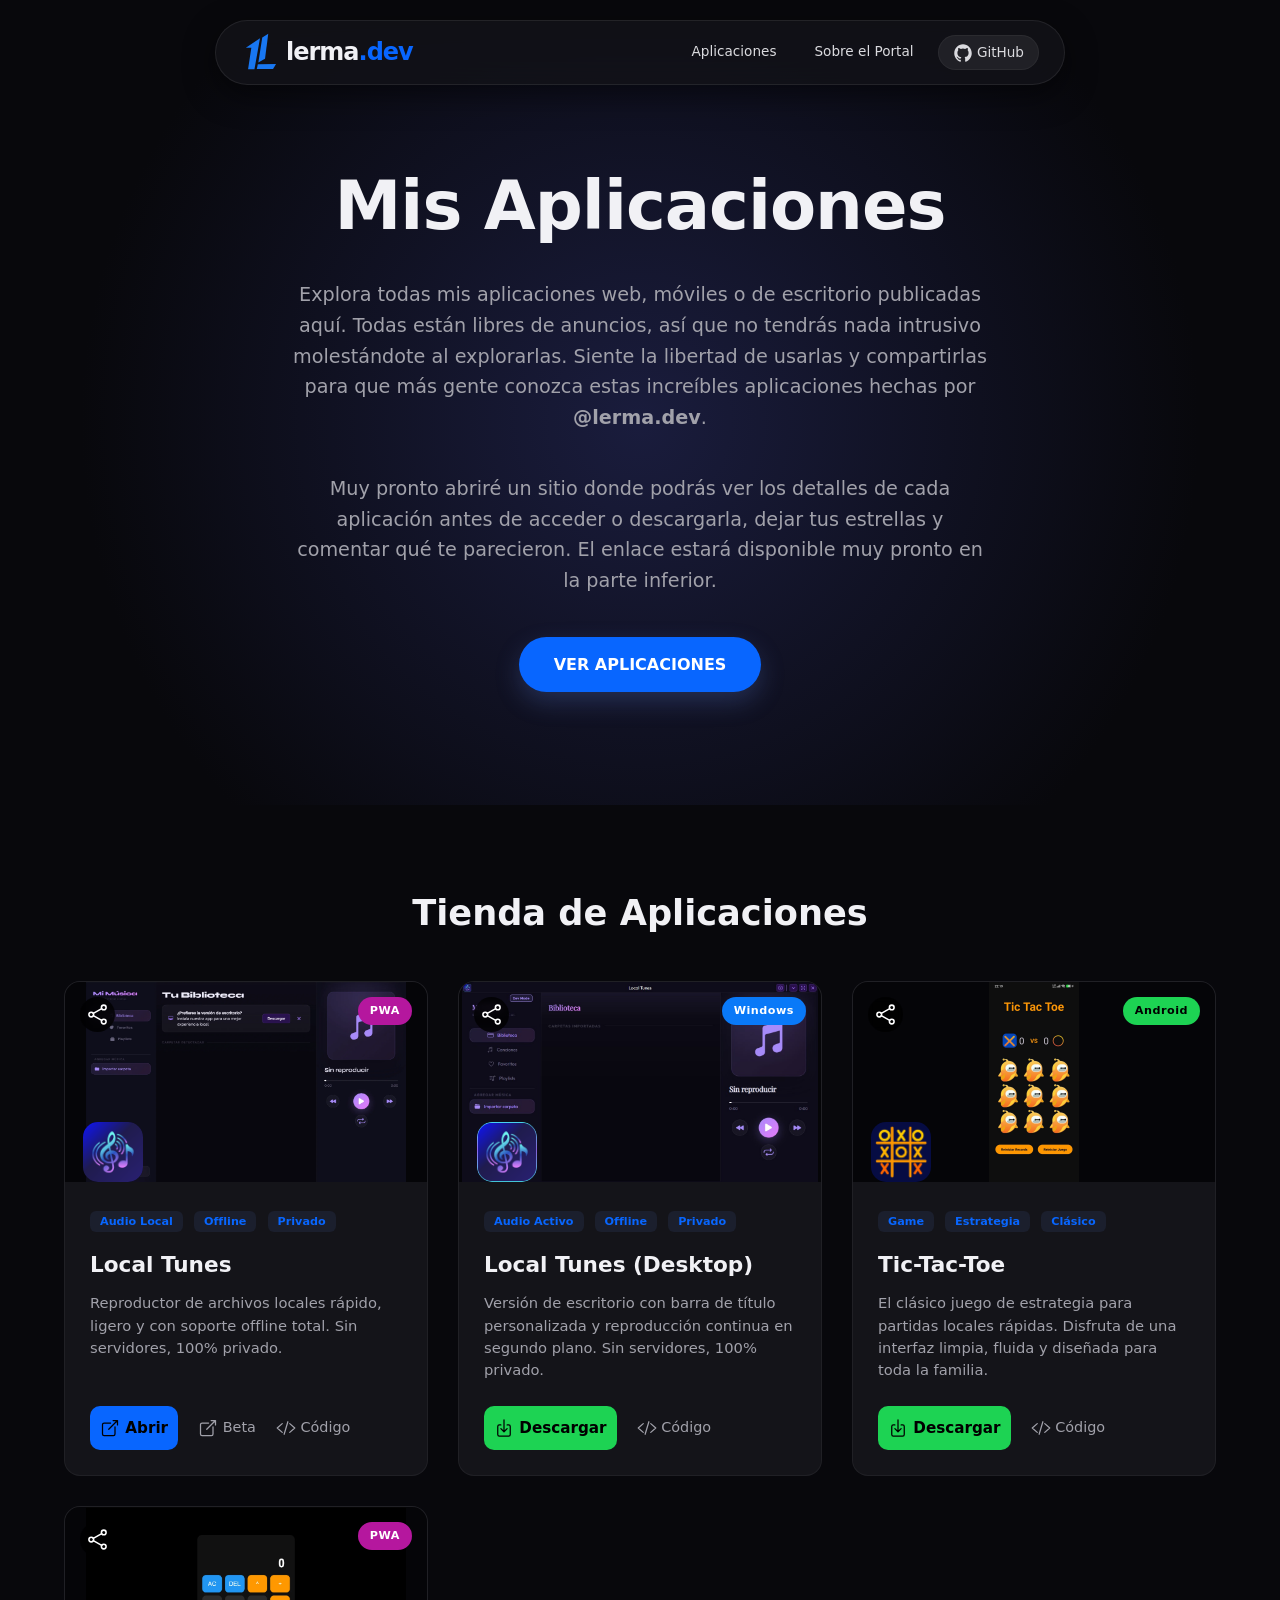
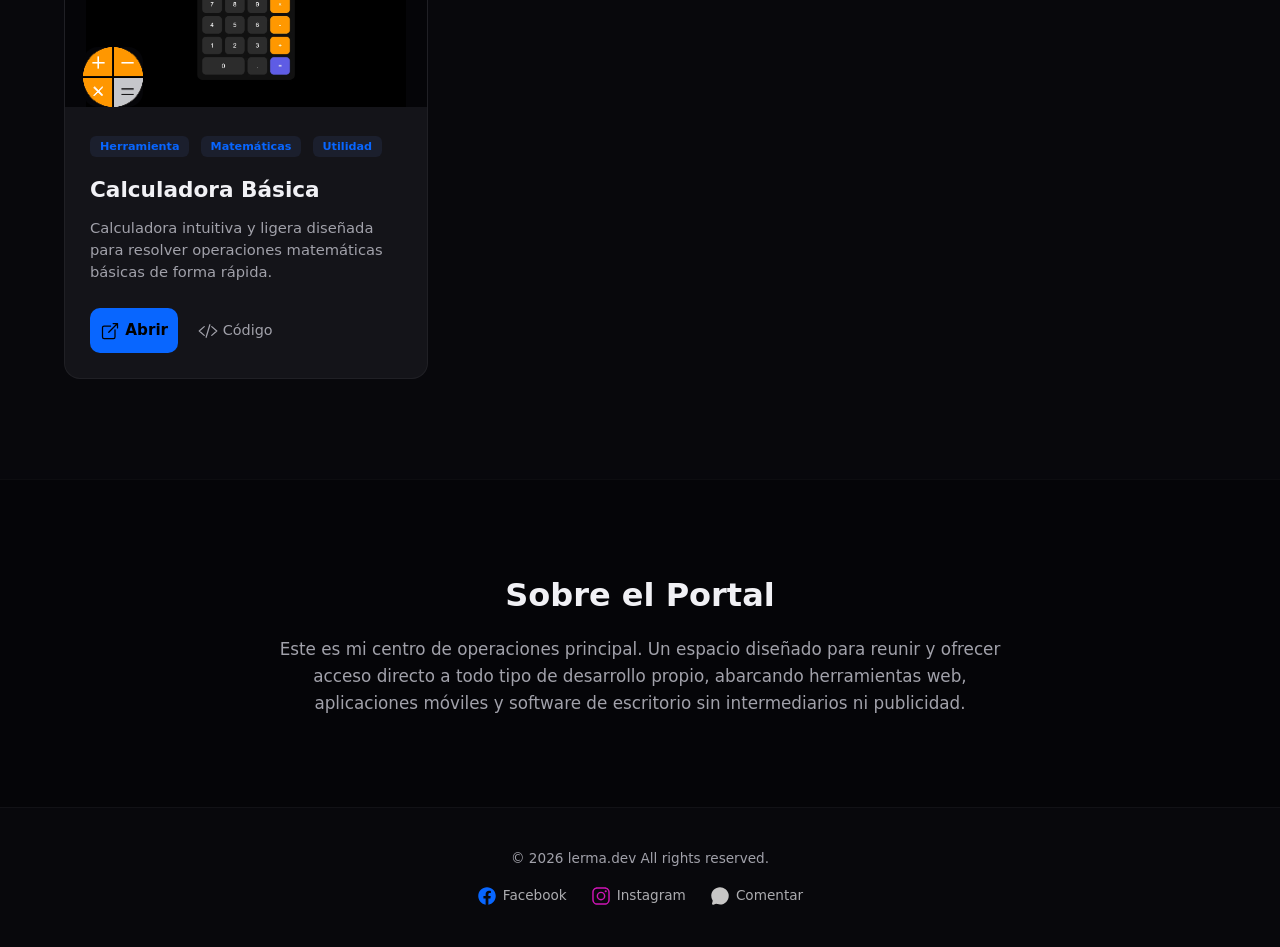
==== commit cfaef809: "Se modifico nombre de marca" ====
--- a/index.html
+++ b/index.html
@@ -3,15 +3,15 @@
 <head>
   <meta charset="UTF-8">
   <meta name="viewport" content="width=device-width, initial-scale=1.0">
-  <title>LERMA.TECH - Portal</title>
+  <title>lerma.dev - Portal</title>
   <meta
     name="description"
-    content="Portal oficial de LERMA.TECH. Encuentra aplicaciones web, PWA, APKs y ejecutables creados por Héctor Lerma, libres de anuncios y de uso libre."
+    content="Portal oficial de lerma.dev. Encuentra aplicaciones web, PWA, APKs y ejecutables creados por Héctor Lerma, libres de anuncios y de uso libre."
   />
   <!-- Open Graph para Redes Sociales (WhatsApp, Discord, etc.) -->
-  <meta property="og:title" content="LERMA.TECH - Portal de Aplicaciones" />
+  <meta property="og:title" content="lerma.dev - Portal" />
   <meta property="og:image" content="https://lerma-dev.github.io/assets/icons/lerma-tech.svg" />
-  <meta property="og:description" content="Explora aplicaciones web, PWA y herramientas libres de anuncios creadas por @LERMA.TECH." />
+  <meta property="og:description" content="Explora aplicaciones web, PWA y herramientas libres de anuncios creadas por @lerma.dev" />
   <meta property="og:type" content="website" />
   <meta property="og:url" content="https://lerma-dev.github.io/" />
 
@@ -27,7 +27,7 @@
     <div id="logo-navbar" class="logo">
       <img src="/assets/icons/lerma-tech.svg" alt="logo lerma.tech" class="logo-img">
       <div class="logo-text">
-        LERMA<span>.TECH</span>
+        lerma<span>.dev</span>
       </div>
     </div>
     <div class="menu-toggle" id="menu-toggle">
@@ -47,7 +47,7 @@
     <div class="hero-content">
       <h1>Mis Aplicaciones</h1>
       <p>
-        Explora todas mis aplicaciones web, móviles o de escritorio publicadas aquí. Todas están libres de anuncios, así que no tendrás nada intrusivo molestándote al explorarlas. Siente la libertad de usarlas y compartirlas para que más gente conozca estas increíbles aplicaciones hechas por <strong>@LERMA.TECH</strong>. 
+        Explora todas mis aplicaciones web, móviles o de escritorio publicadas aquí. Todas están libres de anuncios, así que no tendrás nada intrusivo molestándote al explorarlas. Siente la libertad de usarlas y compartirlas para que más gente conozca estas increíbles aplicaciones hechas por <strong>@lerma.dev</strong>. 
       </p>
       <p>
         Muy pronto abriré un sitio donde podrás ver los detalles de cada aplicación antes de acceder o descargarla, dejar tus estrellas y comentar qué te parecieron. El enlace estará disponible muy pronto en la parte inferior.
@@ -248,7 +248,7 @@
   </section>
 
   <footer>
-    <p>&copy; 2026 Hector Lerma.</p>
+    <p>&copy; 2026 lerma.dev All rights reserved.</p>
     <div class="footer-links">
       <div class="footer-item facebook">
         <l-icon name="logo-facebook" style="color: #0866FF"></l-icon>
@@ -260,13 +260,13 @@
       <div class="footer-item instagram">
         <l-icon name="logo-instagram" style="color: #ce14b5 ;"></l-icon>
         <a 
-          href="https://www.instagram.com/lerma.tech?igsh=MTdlaGdmdnUwMXVyYQ==" 
+          href="https://www.instagram.com/lerma.dev?igsh=MTdlaGdmdnUwMXVyYQ==" 
           target="_blank" rel="noopener noreferrer">
           Instagram
         </a>   
       </div>
       <div class="footer-item sitio-web">
-        <l-icon name="chatbubble" style="color: #fff"></l-icon>
+        <l-icon name="chatbubble" style="color: #c7c6c6"></l-icon>
         <a href="https://lermatech.onrender.com" 
           target="_blank" rel="noopener noreferrer">
           Comentar
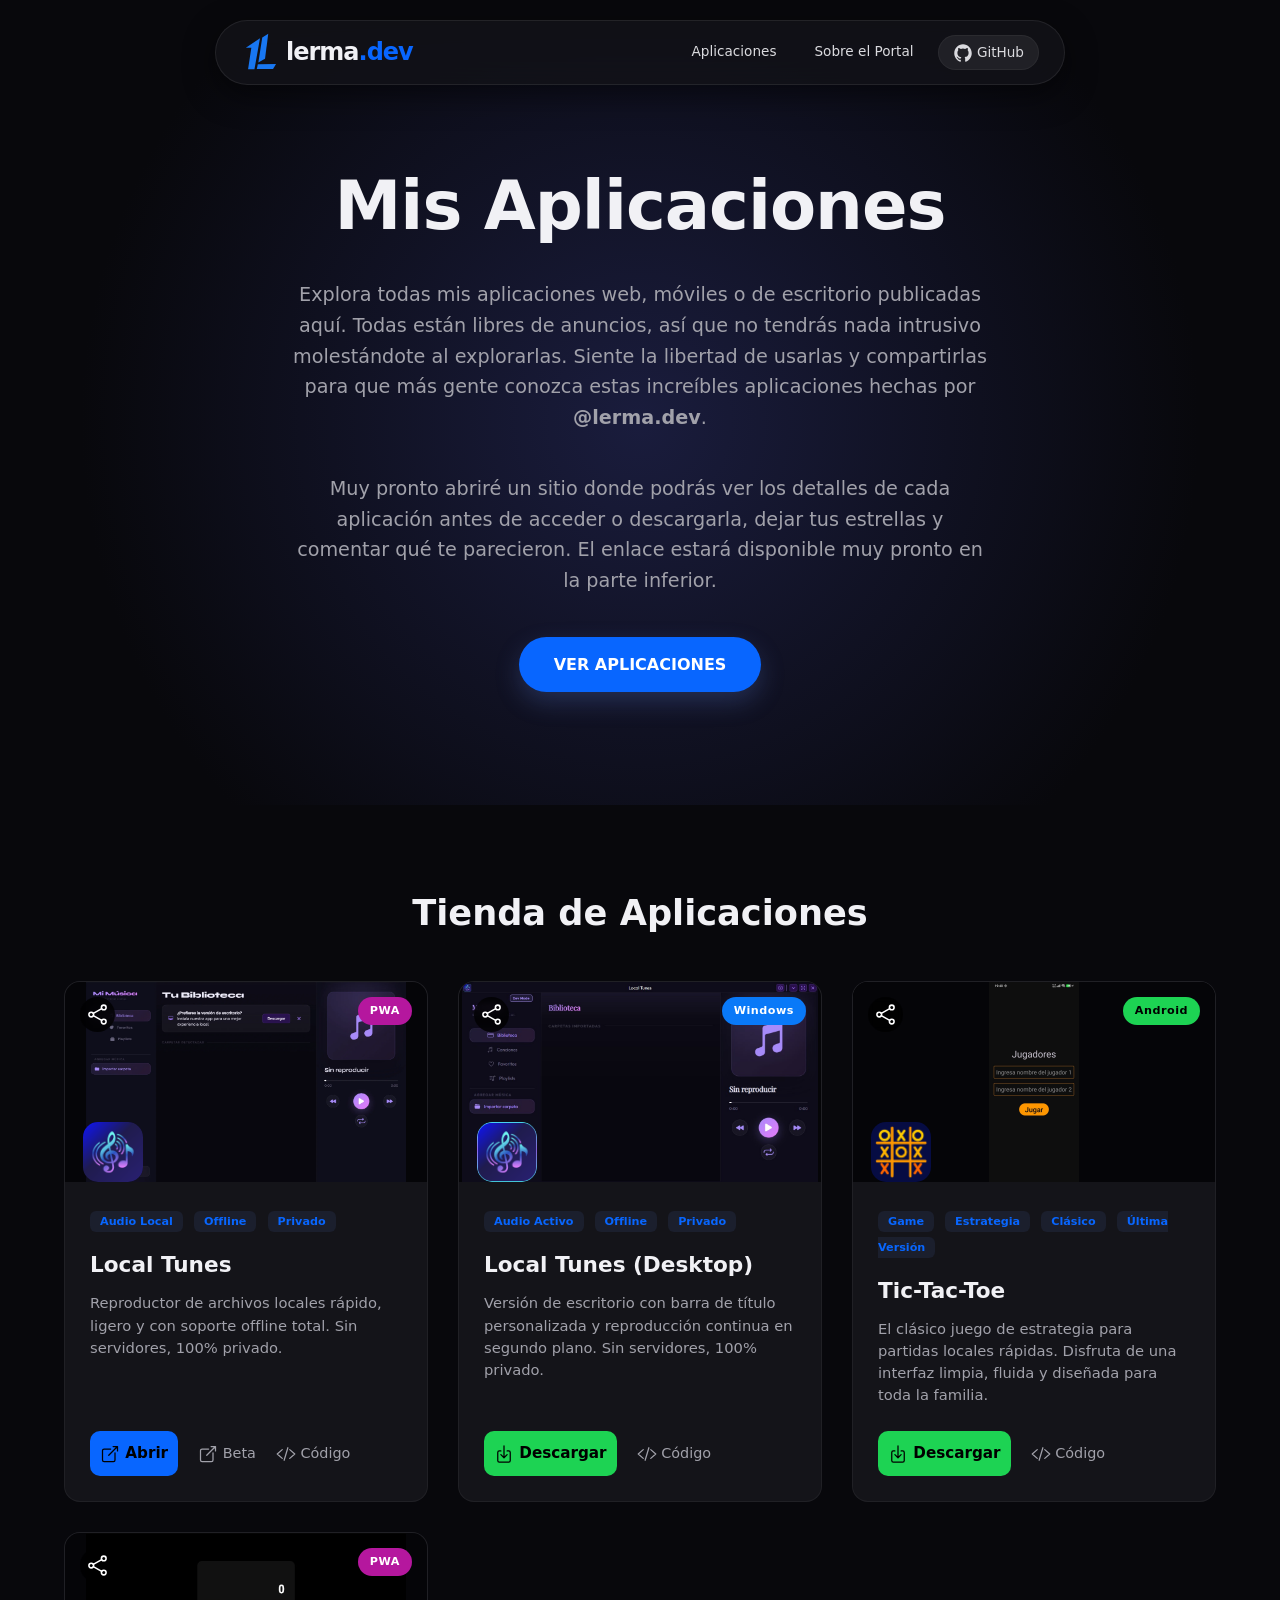
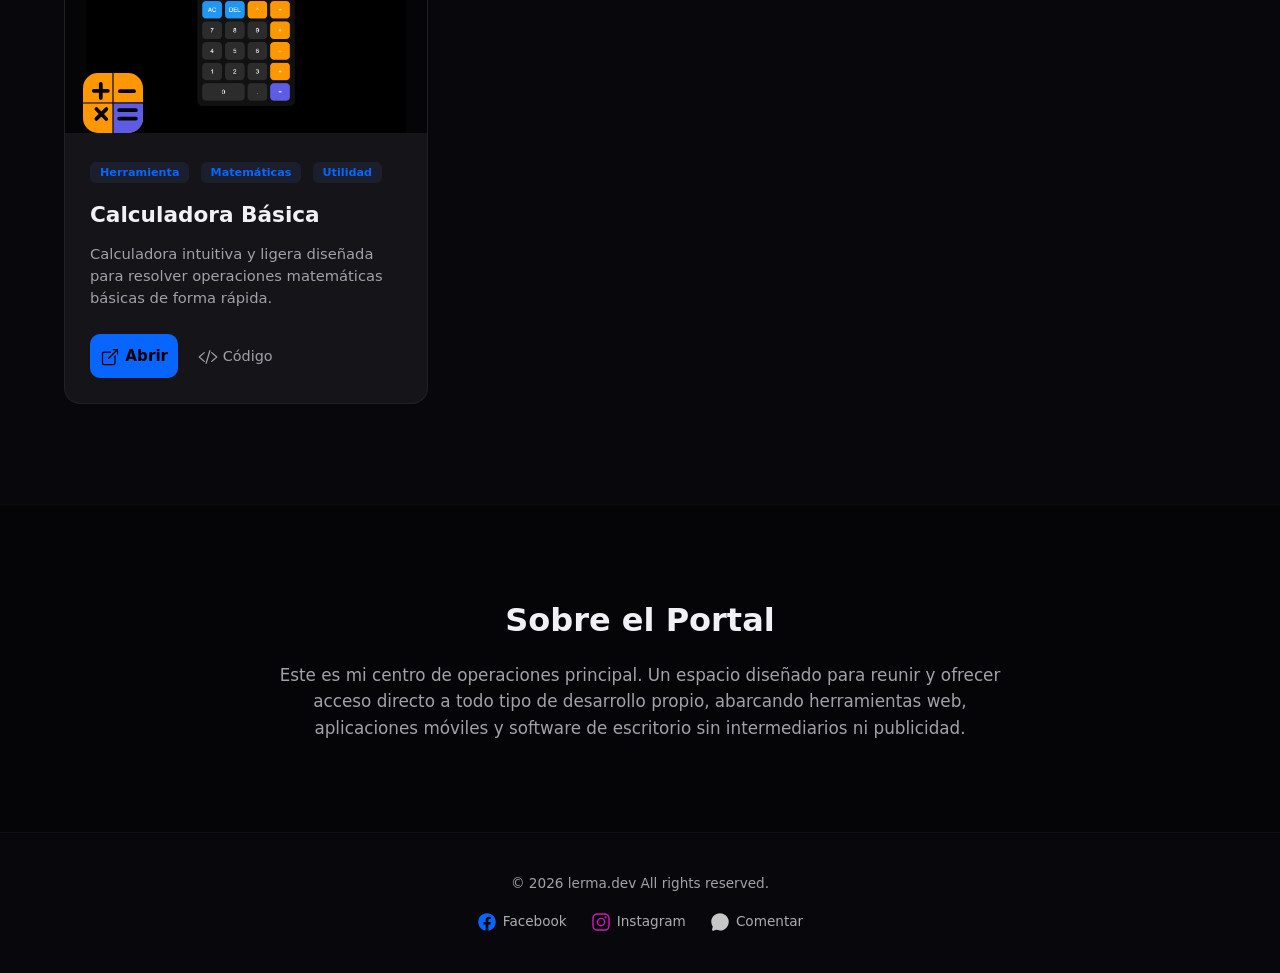
==== commit de4f7d40: "se agrego otro icono a la calculadora y carrusel para muchas imagenes" ====
--- a/index.html
+++ b/index.html
@@ -19,6 +19,7 @@
   <meta name="robots" content="index, follow" />
   <!-- Estilos -->
   <link rel="stylesheet" href="/assets/styles/style.css">
+  <link rel="stylesheet" href="/assets/styles/carrusel.css">
   <link rel="icon" type="image/svg+xml" href="/assets/icons/lerma-tech.svg">
 </head>
 <body>
@@ -156,7 +157,16 @@
 
       <article class="project-card"  id="tictactoe-android">
         <div class="project-image">
-          <img src="/screenshots/tic-tac-toe/game_tictactoe.webp" alt="Vista previa de TicTacToe" loading="lazy">
+          <!-- Contenedor del Carrusel -->
+          <div class="carousel-container">
+            <div class="carousel-track">
+              <img src="/screenshots/tic-tac-toe/screen_home.webp" alt="Vista previa de TicTacToe 1" loading="lazy">
+              <img src="/screenshots/tic-tac-toe/screen_game.webp" alt="Vista previa de TicTacToe 2" loading="lazy">
+            </div>
+            <!-- Botones de navegación del carrusel -->
+            <button class="carousel-btn prev" aria-label="Anterior">&#10094;</button>
+            <button class="carousel-btn next" aria-label="Siguiente">&#10095;</button>
+          </div>
           <span class="badge badge-mobile">Android</span>
           <button 
             class="share btn-compartir-card" 
@@ -164,7 +174,7 @@
             <l-icon name="share"></l-icon>
           </button>
           <div class="icono-app">
-            <img src="/screenshots/tic-tac-toe/ic_launcher.png" alt="Icono de Tic-Tac-Toe">
+            <img src="/screenshots/tic-tac-toe/ic_launcher.webp" alt="Icono de Tic-Tac-Toe">
           </div>
         </div>
         <div class="project-info">
@@ -172,12 +182,13 @@
             <span>Game</span> 
             <span>Estrategia</span>  
             <span>Clásico</span>  
+            <span>Última Versión</span>
           </div>
           <h3 class="name-app">Tic-Tac-Toe</h3>
           <p>El clásico juego de estrategia para partidas locales rápidas. Disfruta de una interfaz limpia, fluida y diseñada para toda la familia.</p>
           <div class="project-links">
             <a 
-              href="/packages/tic-tac-toe/tic_tac_toe_v1.0.apk" 
+              href="/packages/tic-tac-toe/TicTacToe_v1.0.apk" 
               target="_blank"
               rel="noopener noreferrer"
               class="link-primary download" download>
@@ -198,7 +209,7 @@
 
       <article class="project-card"  id="calculadora-web">
         <div class="project-image">
-          <img src="/screenshots/calc-lerma/calculadora.webp" alt="Vista previa de Calculadora Web Básica" loading="lazy">
+          <img src="/screenshots/calc-lerma/cover.webp" alt="Vista previa de Calculadora Web Básica" loading="lazy">
           <span class="badge badge-pwa">PWA</span>
           <button 
             class="share btn-compartir-card" 
@@ -206,7 +217,7 @@
             <l-icon name="share"></l-icon>
           </button>
           <div class="icono-app">
-            <img src="/screenshots/calc-lerma/favicon.png" alt="Icono de la calculadora">
+            <img src="/screenshots/calc-lerma/icon.svg" alt="Icono de la calculadora">
           </div>
         </div>
         <div class="project-info">
@@ -277,5 +288,6 @@
 
   <script src="/assets/scripts/icons.js"></script>
   <script src="/assets/scripts/scripts.js"></script>
+  <script src="/assets/scripts/carrusel.js"></script>
 </body>
 </html>
--- a/assets/styles/carrusel.css
+++ b/assets/styles/carrusel.css
@@ -0,0 +1,59 @@
+/* --- CARRUSEL DE IMÁGENES EN TARJETAS --- */
+.carousel-container {
+  position: relative;
+  width: 100%;
+  height: 100%;
+  overflow: hidden;
+  display: flex;
+}
+
+.carousel-track {
+  display: flex;
+  width: 100%;
+  height: 100%;
+  transition: transform 0.4s ease-in-out;
+}
+
+.carousel-track img {
+  min-width: 100%;
+  height: 100%;
+  object-fit: contain;
+  background-color: #050508;
+  flex-shrink: 0;
+}
+
+.carousel-btn {
+  position: absolute;
+  top: 50%;
+  transform: translateY(-50%);
+  background: rgba(0, 0, 0, 0.6);
+  color: white;
+  border: none;
+  width: 30px;
+  height: 30px;
+  border-radius: 50%;
+  cursor: pointer;
+  display: flex;
+  align-items: center;
+  justify-content: center;
+  font-size: 0.9rem;
+  opacity: 0;
+  transition: opacity 0.3s ease, background 0.3s ease;
+  z-index: 10;
+}
+
+.project-image:hover .carousel-btn {
+  opacity: 1;
+}
+
+.carousel-btn:hover {
+  background: rgba(0, 0, 0, 0.9);
+}
+
+.carousel-btn.prev {
+  left: 8px;
+}
+
+.carousel-btn.next {
+  right: 8px;
+}
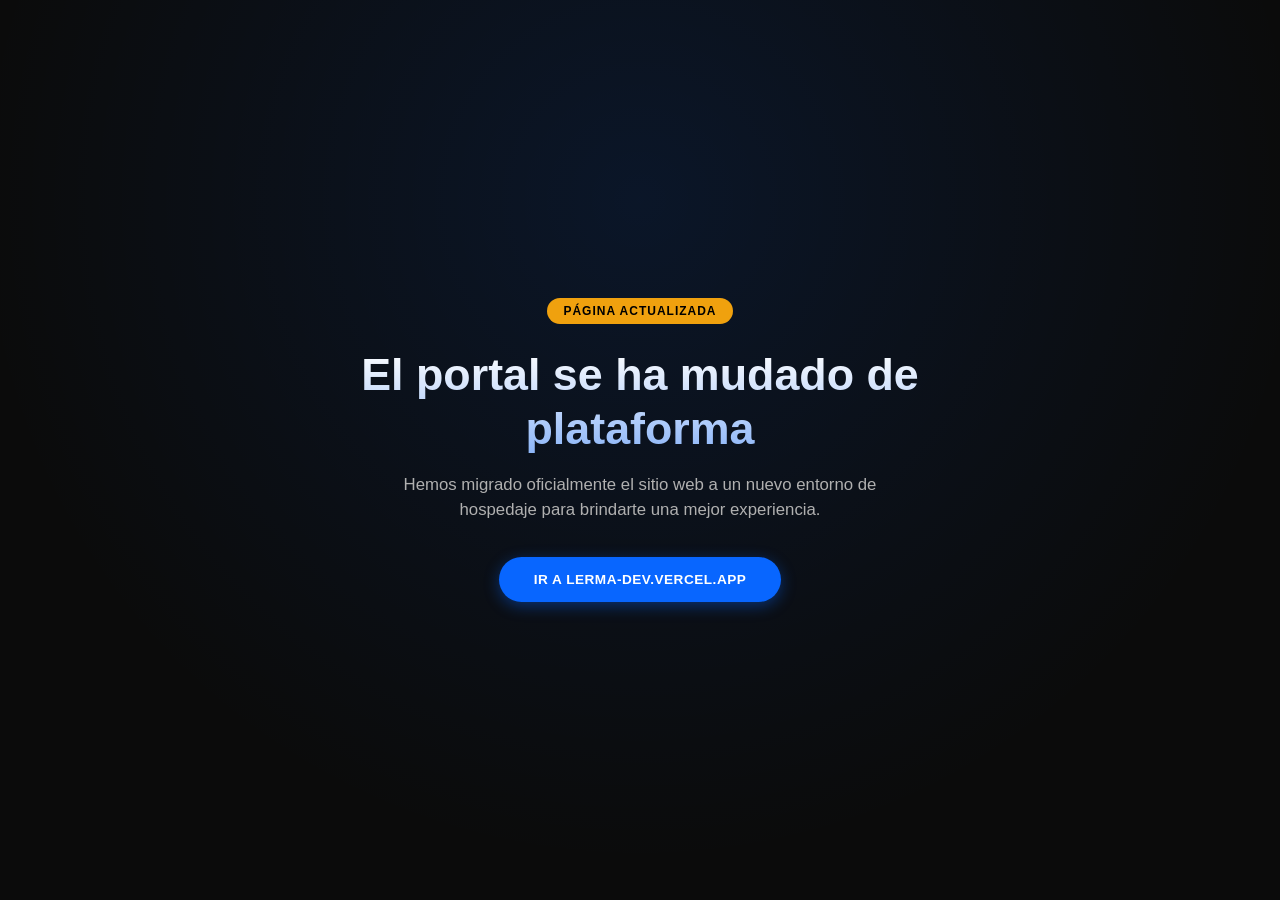
==== commit ea0e0108: "Cambio de platforma" ====
--- a/index.html
+++ b/index.html
@@ -1,293 +1,102 @@
 <!DOCTYPE html>
-<html lang="es">
+<html lang="es-MX">
 <head>
+  <title>Redirección - lerma.dev</title>
   <meta charset="UTF-8">
   <meta name="viewport" content="width=device-width, initial-scale=1.0">
-  <title>lerma.dev - Portal</title>
-  <meta
-    name="description"
-    content="Portal oficial de lerma.dev. Encuentra aplicaciones web, PWA, APKs y ejecutables creados por Héctor Lerma, libres de anuncios y de uso libre."
-  />
-  <!-- Open Graph para Redes Sociales (WhatsApp, Discord, etc.) -->
-  <meta property="og:title" content="lerma.dev - Portal" />
-  <meta property="og:image" content="https://lerma-dev.github.io/assets/icons/lerma-tech.svg" />
-  <meta property="og:description" content="Explora aplicaciones web, PWA y herramientas libres de anuncios creadas por @lerma.dev" />
-  <meta property="og:type" content="website" />
-  <meta property="og:url" content="https://lerma-dev.github.io/" />
-
-  <meta name="google-site-verification" content="aiOjuCCGcztmX18SNGyRPQYU0e1gkf9K9t0FeQRs0OE" />
-  <meta name="robots" content="index, follow" />
-  <!-- Estilos -->
-  <link rel="stylesheet" href="/assets/styles/style.css">
-  <link rel="stylesheet" href="/assets/styles/carrusel.css">
-  <link rel="icon" type="image/svg+xml" href="/assets/icons/lerma-tech.svg">
+  <meta name="description" content="Portal oficial de lerma.dev. Encuentra aplicaciones web, PWA, APKs y ejecutables creados por Héctor Lerma, libres de anuncios y de uso libre."/>
+  <meta name="robots" content="noindex, follow" />
+  <link rel="icon" type="image/x-icon" href="https://lerma-dev.vercel.app/favicon.ico">
+  <style>
+    :root {
+      --bg-color: #0b0b0b;
+      --accent-blue: #0866ff;
+      --text-main: #ffffff;
+      --text-dim: #b0b0b0;
+    }
+    body {
+      margin: 0;
+      background-color: var(--bg-color);
+      color: var(--text-main);
+      font-family: sans-serif;
+      display: flex;
+      flex-direction: column;
+      min-height: 100vh;
+      overflow-x: hidden;
+    }
+    main {
+      flex: 1;
+      display: flex;
+      flex-direction: column;
+      justify-content: center;
+      align-items: center;
+      text-align: center;
+      padding: 20px;
+      background: radial-gradient(
+        circle at 50% 200px, 
+        rgba(8, 102, 255, 0.12) 0%,
+        transparent 70%
+      );
+    }
+    .badge {
+      background-color: #f0a10e;
+      color: black;
+      padding: 6px 16px;
+      border-radius: 20px;
+      font-size: 0.75rem;
+      font-weight: 800;
+      margin-bottom: 24px;
+      text-transform: uppercase;
+      letter-spacing: 1px;
+    }
+    h1 {
+      font-size: clamp(2rem, 4vw, 2.8rem);
+      font-weight: 800;
+      margin: 0 0 16px 0;
+      background: linear-gradient(to bottom, #ffffff, #8ab4f8);
+      -webkit-background-clip: text;
+      background-clip: text;
+      -webkit-text-fill-color: transparent;
+      line-height: 1.2;
+      max-width: 650px;
+    }
+    p {
+      color: var(--text-dim);
+      max-width: 480px;
+      font-size: 1.05rem;
+      line-height: 1.5;
+      margin: 0 0 35px 0;
+    }
+    .btn-home {
+      background: var(--accent-blue);
+      color: white;
+      padding: 15px 35px;
+      border-radius: 30px;
+      text-decoration: none;
+      font-weight: 700;
+      transition: all 0.3s ease;
+      text-transform: uppercase;
+      font-size: 0.85rem;
+      letter-spacing: 0.5px;
+      box-shadow: 0 4px 15px rgba(8, 102, 255, 0.4);
+    }
+    .btn-home:hover {
+      opacity: 0.9;
+      transform: translateY(-2px);
+      box-shadow: 0 6px 20px rgba(8, 102, 255, 0.6);
+    }
+  </style>
 </head>
 <body>
-
-  <nav id="navbar">
-    <div id="logo-navbar" class="logo">
-      <img src="/assets/icons/lerma-tech.svg" alt="logo lerma.tech" class="logo-img">
-      <div class="logo-text">
-        lerma<span>.dev</span>
-      </div>
-    </div>
-    <div class="menu-toggle" id="menu-toggle">
-      <l-icon id="menu-icon" name="menu"></l-icon>
-    </div>
-    <div class="nav-links" id="nav-links">
-      <a href="#aplicaciones">Aplicaciones</a>
-      <a href="#sobre-mi">Sobre el Portal</a>
-      <a href="https://github.com/lerma-dev" class="btn-github" target="_blank" rel="noopener noreferrer">
-        <l-icon name="logo-github"></l-icon>
-        GitHub
-      </a>   
-    </div>
-  </nav>
-
-  <header>
-    <div class="hero-content">
-      <h1>Mis Aplicaciones</h1>
-      <p>
-        Explora todas mis aplicaciones web, móviles o de escritorio publicadas aquí. Todas están libres de anuncios, así que no tendrás nada intrusivo molestándote al explorarlas. Siente la libertad de usarlas y compartirlas para que más gente conozca estas increíbles aplicaciones hechas por <strong>@lerma.dev</strong>. 
-      </p>
-      <p>
-        Muy pronto abriré un sitio donde podrás ver los detalles de cada aplicación antes de acceder o descargarla, dejar tus estrellas y comentar qué te parecieron. El enlace estará disponible muy pronto en la parte inferior.
-      </p>
-      <a href="#aplicaciones" class="cta-button">VER APLICACIONES</a>
-    </div>
-  </header>
-
-  <main id="aplicaciones" class="container">
-    <h2 class="section-title">Tienda de Aplicaciones</h2>
-      
-    <div class="project-grid">
-      <article class="project-card" id="local-tunes-pwa">
-        <div class="project-image">
-          <img src="/screenshots/local-tunes/pwa.webp" alt="Vista previa de Local Tunes PWA" loading="lazy">
-          <span class="badge badge-pwa">PWA</span>
-          <button 
-            class="share btn-compartir-card" 
-            data-url="https://lerma-dev.github.io/#local-tunes-pwa">
-            <l-icon name="share"></l-icon>
-          </button>
-          <div class="icono-app">
-            <img src="/screenshots/local-tunes/icon-pwa.webp" alt="Icono de local tunes pwa">
-          </div>
-        </div>
-        <div class="project-info">
-          <div class="tags">  
-            <span>Audio Local</span>
-            <span>Offline</span>  
-            <span>Privado</span>
-          </div>
-          <h3 class="name-app">Local Tunes</h3>
-          <p>Reproductor de archivos locales rápido, ligero y con soporte offline total. Sin servidores, 100% privado.</p>
-          <div class="project-links">
-            <a 
-              href="https://local-tunes.netlify.app/" 
-              target="_blank"
-              rel="noopener noreferrer"
-              class="link-primary">
-              <l-icon name="open-outline"></l-icon>
-              Abrir
-            </a>
-            <a 
-              href="https://lerma-dev.github.io/local-tunes" 
-              target="_blank"
-              rel="noopener noreferrer"
-              class="link-secondary">
-              <l-icon name="open-outline"></l-icon>
-              Beta
-            </a>
-            <a  
-              href="https://github.com/lerma-dev/local-tunes" 
-              target="_blank" 
-              rel="noopener noreferrer"
-              class="link-secondary">
-              <l-icon name="code"></l-icon>
-              Código 
-            </a>
-          </div>
-        </div>
-      </article>
-
-      <article class="project-card"  id="local-tunes-desktop">
-        <div class="project-image">
-          <img src="/screenshots/local-tunes/desktop.webp" alt="Vista previa de Escritorio de Local tunes" loading="lazy">
-          <span class="badge badge-desktop">Windows</span>
-          <button 
-            class="share btn-compartir-card" 
-            data-url="https://lerma-dev.github.io/#local-tunes-desktop">
-            <l-icon name="share"></l-icon>
-          </button>
-          <div class="icono-app">
-            <img src="/screenshots/local-tunes/icon-desktop.webp" alt="Icono de local tunes desktop">
-          </div>
-        </div>
-        <div class="project-info">
-          <div class="tags">  
-            <span>Audio Activo</span>
-            <span>Offline</span>  
-            <span>Privado</span>
-          </div>
-          <h3 class="name-app">Local Tunes (Desktop)</h3>
-          <p>
-            Versión de escritorio con barra de título personalizada y reproducción continua en segundo plano. Sin servidores, 100% privado.
-          </p>
-          <div class="project-links">
-            <a 
-              href="/packages/local-tunes/local_tunes_v1.6.6.exe" 
-              target="_blank"
-              rel="noopener noreferrer"
-              class="link-primary download" download>
-              <l-icon name="download-outline"></l-icon>
-              Descargar
-            </a>
-            <a  
-              href="https://github.com/lerma-dev/local-tunes" 
-              target="_blank" 
-              rel="noopener noreferrer"
-              class="link-secondary">
-              <l-icon name="code"></l-icon>
-              Código 
-            </a>
-          </div>
-        </div>
-      </article>
-
-      <article class="project-card"  id="tictactoe-android">
-        <div class="project-image">
-          <!-- Contenedor del Carrusel -->
-          <div class="carousel-container">
-            <div class="carousel-track">
-              <img src="/screenshots/tic-tac-toe/screen_home.webp" alt="Vista previa de TicTacToe 1" loading="lazy">
-              <img src="/screenshots/tic-tac-toe/screen_game.webp" alt="Vista previa de TicTacToe 2" loading="lazy">
-            </div>
-            <!-- Botones de navegación del carrusel -->
-            <button class="carousel-btn prev" aria-label="Anterior">&#10094;</button>
-            <button class="carousel-btn next" aria-label="Siguiente">&#10095;</button>
-          </div>
-          <span class="badge badge-mobile">Android</span>
-          <button 
-            class="share btn-compartir-card" 
-            data-url="https://lerma-dev.github.io/#tictactoe-android">
-            <l-icon name="share"></l-icon>
-          </button>
-          <div class="icono-app">
-            <img src="/screenshots/tic-tac-toe/ic_launcher.webp" alt="Icono de Tic-Tac-Toe">
-          </div>
-        </div>
-        <div class="project-info">
-          <div class="tags">  
-            <span>Game</span> 
-            <span>Estrategia</span>  
-            <span>Clásico</span>  
-            <span>Última Versión</span>
-          </div>
-          <h3 class="name-app">Tic-Tac-Toe</h3>
-          <p>El clásico juego de estrategia para partidas locales rápidas. Disfruta de una interfaz limpia, fluida y diseñada para toda la familia.</p>
-          <div class="project-links">
-            <a 
-              href="/packages/tic-tac-toe/TicTacToe_v1.0.apk" 
-              target="_blank"
-              rel="noopener noreferrer"
-              class="link-primary download" download>
-              <l-icon name="download-outline"></l-icon>
-              Descargar
-            </a>
-            <a  
-              href="https://github.com/lerma-dev/tictactoe-android.git" 
-              target="_blank" 
-              rel="noopener noreferrer"
-              class="link-secondary">
-              <l-icon name="code"></l-icon>
-              Código 
-            </a>
-          </div>
-        </div>
-      </article>
-
-      <article class="project-card"  id="calculadora-web">
-        <div class="project-image">
-          <img src="/screenshots/calc-lerma/cover.webp" alt="Vista previa de Calculadora Web Básica" loading="lazy">
-          <span class="badge badge-pwa">PWA</span>
-          <button 
-            class="share btn-compartir-card" 
-            data-url="https://lerma-dev.github.io/#calculadora-web">
-            <l-icon name="share"></l-icon>
-          </button>
-          <div class="icono-app">
-            <img src="/screenshots/calc-lerma/icon.svg" alt="Icono de la calculadora">
-          </div>
-        </div>
-        <div class="project-info">
-          <div class="tags">  
-            <span>Herramienta</span>  
-            <span>Matemáticas</span>  
-            <span>Utilidad</span>
-          </div>
-          <h3 class="name-app">Calculadora Básica</h3>
-          <p>Calculadora intuitiva y ligera diseñada para resolver operaciones matemáticas básicas de forma rápida.</p>
-          <div class="project-links">
-            <a  
-              href="https://calc-lerma.netlify.app/" 
-              target="_blank" 
-              rel="noopener noreferrer" 
-              class="link-primary">
-              <l-icon name="open-outline"></l-icon>
-              Abrir 
-            </a>
-            <a 
-              href="https://github.com/lerma-dev/Calculadora-Web" 
-              target="_blank" 
-              rel="noopener noreferrer"
-              class="link-secondary">
-              <l-icon name="code"></l-icon>
-              Código
-            </a>
-          </div>
-        </div>
-      </article>
-    </div>
+  <main>
+    <span class="badge">Página Actualizada</span>
+    <h1>El portal se ha mudado de plataforma</h1>
+    <p>
+      Hemos migrado oficialmente el sitio web a un nuevo entorno de hospedaje para brindarte una mejor experiencia.
+    </p>
+    <a href="https://lerma-dev.vercel.app" class="btn-home" aria-label="Ir al sitio web de lerma-dev.vercel.app">
+      Ir a lerma-dev.vercel.app
+    </a>
   </main>
-
-  <section id="sobre-mi" class="about-section">
-    <div class="container">
-      <h2>Sobre el Portal</h2>
-      <p>Este es mi centro de operaciones principal. Un espacio diseñado para reunir y ofrecer acceso directo a todo tipo de desarrollo propio, abarcando herramientas web, aplicaciones móviles y software de escritorio sin intermediarios ni publicidad.</p>
-    </div>
-  </section>
-
-  <footer>
-    <p>&copy; 2026 lerma.dev All rights reserved.</p>
-    <div class="footer-links">
-      <div class="footer-item facebook">
-        <l-icon name="logo-facebook" style="color: #0866FF"></l-icon>
-        <a href="https://www.facebook.com/profile.php?id=61582995253561" 
-          target="_blank" rel="noopener noreferrer">
-          Facebook
-        </a>
-      </div>
-      <div class="footer-item instagram">
-        <l-icon name="logo-instagram" style="color: #ce14b5 ;"></l-icon>
-        <a 
-          href="https://www.instagram.com/lerma.dev?igsh=MTdlaGdmdnUwMXVyYQ==" 
-          target="_blank" rel="noopener noreferrer">
-          Instagram
-        </a>   
-      </div>
-      <div class="footer-item sitio-web">
-        <l-icon name="chatbubble" style="color: #c7c6c6"></l-icon>
-        <a href="https://lermatech.onrender.com" 
-          target="_blank" rel="noopener noreferrer">
-          Comentar
-        </a>
-      </div>
-    </div>
-  </footer>
-
-  <script src="/assets/scripts/icons.js"></script>
-  <script src="/assets/scripts/scripts.js"></script>
-  <script src="/assets/scripts/carrusel.js"></script>
 </body>
-</html>
+</html>
